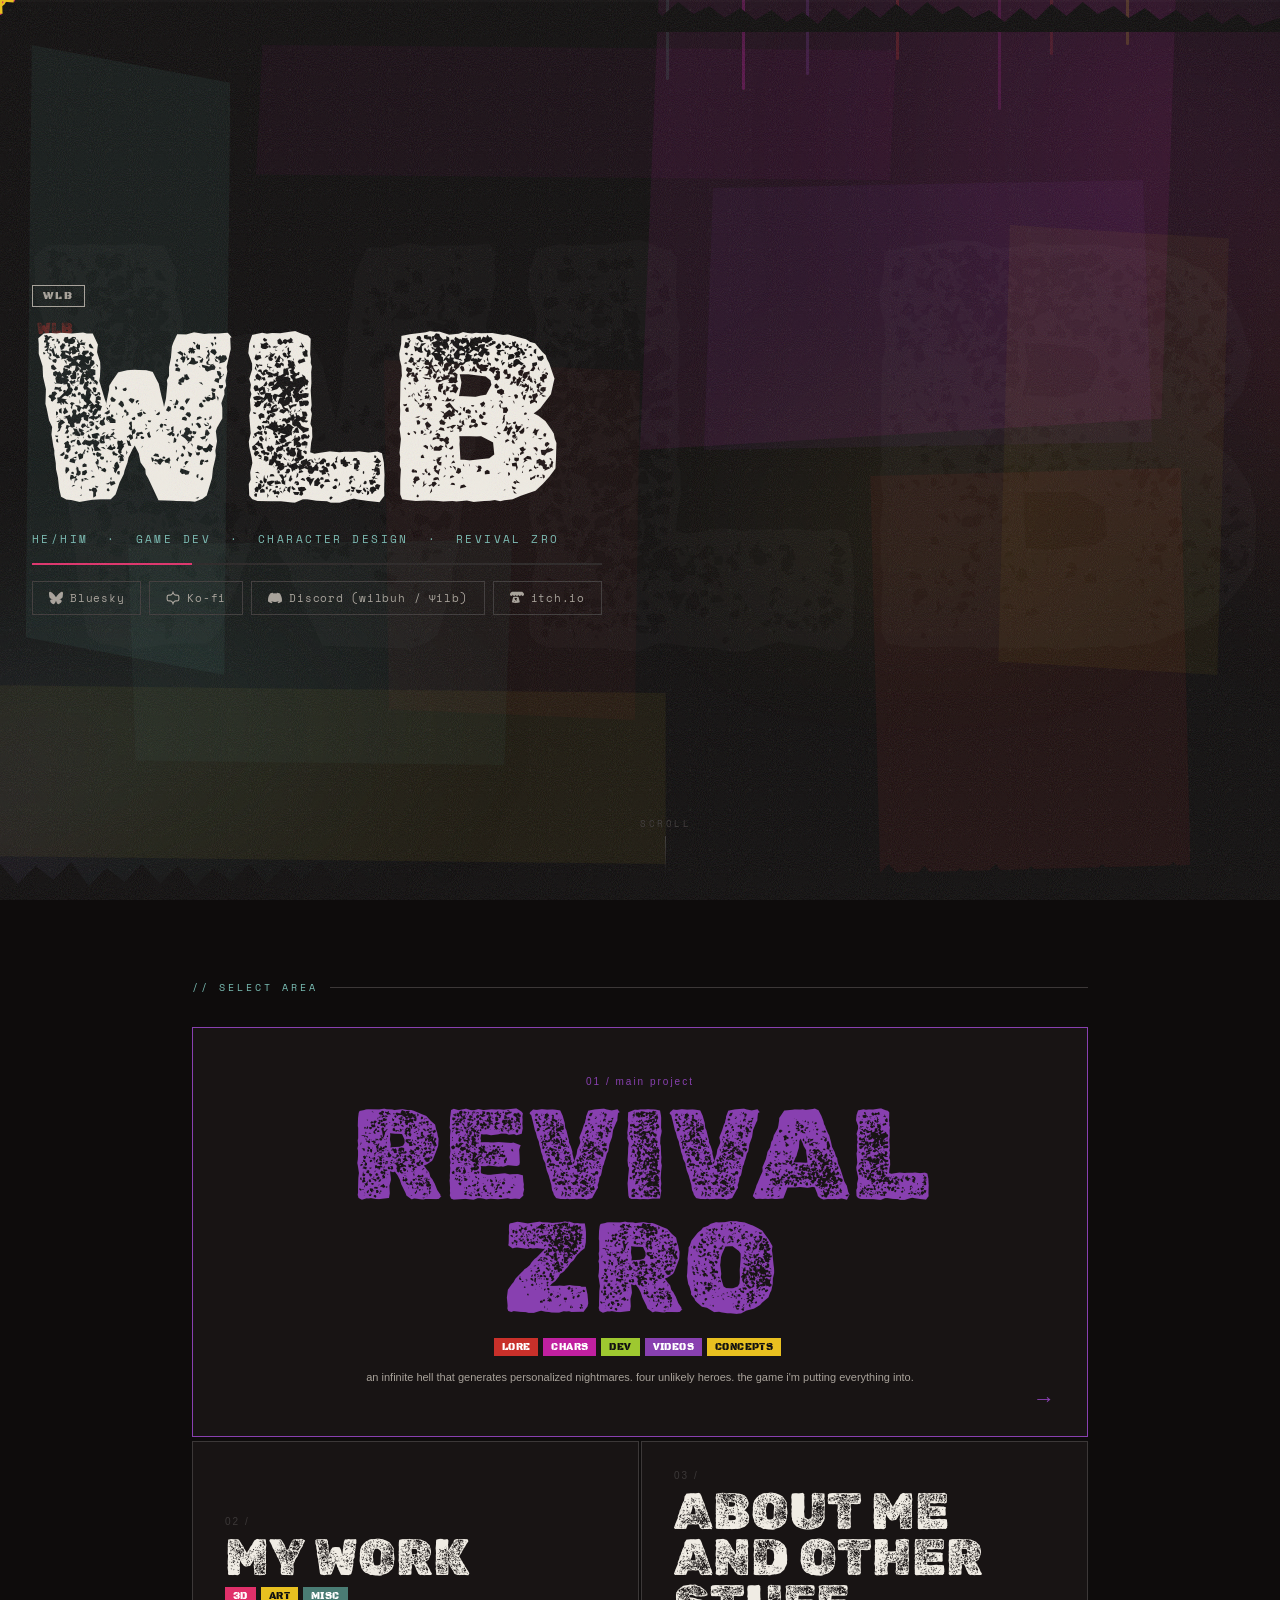
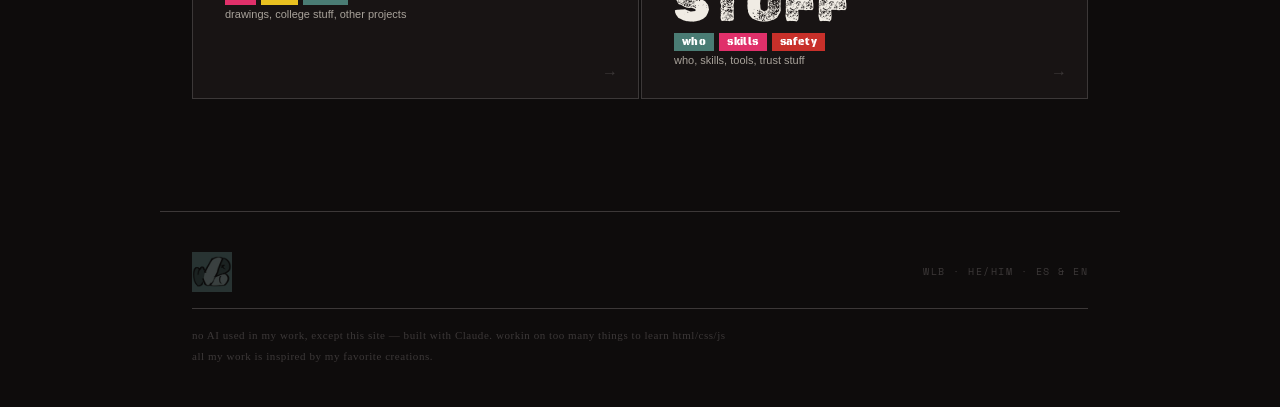
==== index.html @ e02b77d9 "Rename WLBsite_FINAL.html to index.html" ====
<!DOCTYPE html>
<html lang="en">
<head>
<meta charset="UTF-8">
<meta name="viewport" content="width=device-width,initial-scale=1">
<title>WLB</title>
<style>
@import url('https://fonts.googleapis.com/css2?family=Rubik+Dirt&family=Permanent+Marker&family=Black+Ops+One&family=Space+Mono:wght@400;700&display=swap');

:root{
  --bg:#0e0c0c;--bg2:#181414;
  --teal:#4a7c74;--teal-d:#243c38;--teal-l:#7abdb4;
  --pink:#e0306a;--yel:#e8c020;--red:#c8302a;
  --grn:#9ec830;--org:#e06020;--purple:#8840b0;--mag:#c020a0;
  --fg:#f0ece4;--fg2:#a8a29a;--muted:#282424;--muted2:#3c3838;
}
*{margin:0;padding:0;box-sizing:border-box}
html{scroll-behavior:smooth}
body{background:var(--bg);color:var(--fg);font-family:'Space Mono',monospace;overflow-x:hidden;min-height:100vh;cursor:none;}

#cur{position:fixed;top:0;left:0;width:32px;height:32px;pointer-events:none;z-index:99999;transform:translate(-50%,-50%);}
#cur svg{position:absolute;inset:0;width:100%;height:100%;}
#cura{animation:sk-on 2s steps(1) infinite;}
#curb{animation:sk-off 2s steps(1) infinite;}

body::after{content:'';position:fixed;inset:0;pointer-events:none;z-index:9990;opacity:.13;
  background-image:url("data:image/svg+xml,%3Csvg viewBox='0 0 200 200' xmlns='http://www.w3.org/2000/svg'%3E%3Cfilter id='n'%3E%3CfeTurbulence type='fractalNoise' baseFrequency='0.82' numOctaves='4' stitchTiles='stitch'/%3E%3C/filter%3E%3Crect width='100%25' height='100%25' filter='url(%23n)'/%3E%3C/svg%3E");
  background-size:160px 160px;}
.scanline{position:fixed;top:0;left:0;right:0;height:2px;background:rgba(255,255,255,.02);animation:scanline 7s linear infinite;pointer-events:none;z-index:9989;}

@keyframes scanline{0%{transform:translateY(-2px)}100%{transform:translateY(100vh)}}
@keyframes wa{0%,49%{transform:translate(0,0) rotate(-.4deg) skew(.3deg) scale(1);}50%,100%{transform:translate(1px,-1px) rotate(.4deg) skew(-.3deg) scale(1.008);}}
@keyframes wb{0%,49%{transform:translate(0,0) rotate(.3deg) scale(.996);}50%,100%{transform:translate(-1px,1px) rotate(-.3deg) scale(1.003);}}
@keyframes bj{0%,49%{border-radius:3px 6px 4px 2px/2px 4px 6px 3px;}50%,100%{border-radius:5px 2px 3px 6px/4px 6px 2px 5px;}}
@keyframes tagw{0%,49%{transform:translate(0,0) rotate(-2deg) skew(.6deg) scale(1);}50%,100%{transform:translate(1px,-1px) rotate(1deg) skew(-.4deg) scale(1.04);}}
@keyframes fadeup{from{opacity:0;transform:translateY(28px)}to{opacity:1;transform:translateY(0)}}
@keyframes sk-on{0%,49%{opacity:1}50%,100%{opacity:0}}
@keyframes sk-off{0%,49%{opacity:0}50%,100%{opacity:1}}
@keyframes drip{0%{transform:scaleY(0) translateX(-50%);transform-origin:top;opacity:0}10%{opacity:1}80%{transform:scaleY(1) translateX(-50%);transform-origin:top;opacity:.9}100%{transform:scaleY(1) translateX(-50%);transform-origin:top;opacity:0}}
@keyframes opink{0%,49%{box-shadow:3px 3px 0 var(--pink),-1px -1px 0 var(--pink);}50%,100%{box-shadow:1px 4px 0 var(--mag),-2px 0 0 var(--mag);}}
@keyframes oyel{0%,49%{box-shadow:3px 3px 0 var(--yel),-1px -1px 0 var(--yel);}50%,100%{box-shadow:1px 4px 0 var(--org),-2px 0 0 var(--org);}}
@keyframes bg-drip{0%{transform:scaleY(0);transform-origin:top;opacity:.8}60%{transform:scaleY(1);transform-origin:top;opacity:.6}100%{transform:scaleY(1);transform-origin:top;opacity:0}}

/* LANDING */
.landing{min-height:100vh;position:relative;overflow:hidden;display:flex;align-items:center;padding:3rem 2rem;}
.spray{position:absolute;inset:0;z-index:0;overflow:hidden;}
.spray::before{content:'';position:absolute;width:80%;height:90%;top:-15%;right:-20%;
  background:radial-gradient(ellipse 55% 70% at 65% 35%,rgba(192,32,160,.14) 0%,transparent 70%),
    radial-gradient(ellipse 35% 55% at 85% 65%,rgba(200,48,42,.11) 0%,transparent 70%),
    radial-gradient(ellipse 40% 40% at 40% 80%,rgba(232,192,32,.06) 0%,transparent 70%);
  filter:blur(45px);animation:wb 2s steps(1) infinite;}
.spray::after{content:'';position:absolute;width:65%;height:75%;bottom:-15%;left:-8%;
  background:radial-gradient(ellipse 65% 50% at 25% 55%,rgba(74,124,116,.16) 0%,transparent 70%),
    radial-gradient(ellipse 35% 55% at 5% 75%,rgba(136,64,176,.09) 0%,transparent 70%);
  filter:blur(55px);animation:wa 2s steps(1) .5s infinite;}
.stain{position:absolute;animation:wb 2s steps(1) infinite;}
.s1{width:42%;height:58%;top:-8%;left:50%;background:rgba(192,32,160,.09);clip-path:polygon(4% 0%,100% 3%,97% 94%,0% 100%);animation-delay:.2s}
.s2{width:25%;height:45%;top:52%;left:68%;background:rgba(200,48,42,.08);clip-path:polygon(0% 2%,97% 0%,100% 98%,3% 100%);animation-delay:.7s}
.s3{width:60%;height:20%;top:76%;left:-8%;background:rgba(232,192,32,.06);clip-path:polygon(0% 0%,100% 5%,100% 100%,0% 95%);animation-delay:1.1s}
.s4{width:16%;height:70%;top:5%;left:2%;background:rgba(74,124,116,.11);clip-path:polygon(3% 0%,100% 6%,97% 100%,0% 94%);animation-delay:.4s}
.s5{width:35%;height:30%;top:20%;left:55%;background:rgba(136,64,176,.07);clip-path:polygon(2% 3%,98% 0%,100% 97%,0% 100%);animation-delay:.9s}
.s6{width:20%;height:40%;top:40%;left:30%;background:rgba(200,48,42,.05);clip-path:polygon(0% 0%,100% 3%,98% 100%,2% 97%);animation-delay:1.4s}
.s7{width:50%;height:15%;top:5%;left:20%;background:rgba(192,32,160,.05);clip-path:polygon(1% 0%,100% 4%,99% 100%,0% 96%);animation-delay:.6s}
.s8{width:30%;height:25%;top:60%;left:10%;background:rgba(74,124,116,.07);clip-path:polygon(0% 2%,100% 0%,98% 100%,2% 98%);animation-delay:1.8s}
.s9{width:18%;height:50%;top:25%;left:78%;background:rgba(232,192,32,.05);clip-path:polygon(5% 0%,100% 3%,95% 100%,0% 97%);animation-delay:.3s}
.drp{position:absolute;width:3px;background:currentColor;transform-origin:top;animation:bg-drip 5s ease-in infinite;border-radius:0 0 3px 3px;}
.d1{height:90px;top:0;left:58%;color:rgba(192,32,160,.3);animation-delay:0s}
.d2{height:60px;top:0;left:70%;color:rgba(200,48,42,.25);animation-delay:1.8s}
.d3{height:110px;top:0;left:78%;color:rgba(192,32,160,.2);animation-delay:3.2s}
.d4{height:45px;top:0;left:88%;color:rgba(232,192,32,.18);animation-delay:.9s}
.d5{height:75px;top:0;left:63%;color:rgba(136,64,176,.22);animation-delay:2.4s}
.d6{height:55px;top:0;left:82%;color:rgba(200,48,42,.18);animation-delay:4.1s}
.d7{height:80px;top:0;left:52%;color:rgba(74,124,116,.2);animation-delay:1.3s}
.dots{position:absolute;inset:0;background-image:radial-gradient(circle,rgba(255,255,255,.032) 1px,transparent 1px);background-size:20px 20px;pointer-events:none;}
.rip-top{position:absolute;top:0;left:0;right:0;height:32px;z-index:5;overflow:hidden;}
.rip-top svg{width:100%;height:100%;display:block;}
.spikes-bot{position:absolute;bottom:0;left:0;right:0;height:44px;z-index:5;}
.spikes-bot svg{width:100%;height:100%;display:block;}
.bgw{position:absolute;font-family:'Rubik Dirt',serif;font-size:clamp(280px,45vw,620px);color:rgba(255,255,255,.018);white-space:nowrap;top:50%;left:50%;transform:translate(-50%,-50%);pointer-events:none;user-select:none;animation:wa 2s steps(1) .3s infinite;letter-spacing:-.02em;}
.lc{position:relative;z-index:2;max-width:820px;padding:2rem 0;}
.idrow{display:flex;align-items:center;gap:12px;margin-bottom:.6rem;animation:fadeup .5s ease both;}
.idtag{font-family:'Black Ops One',monospace;font-size:11px;letter-spacing:.18em;padding:3px 10px;border:1.5px solid currentColor;text-transform:uppercase;animation:bj 2s steps(1) infinite;}
.twlb{color:var(--fg2);}
.logowrap{position:relative;display:inline-block;animation:fadeup .5s .1s ease both;}
.logomain{font-family:'Rubik Dirt',serif;font-size:clamp(96px,19vw,240px);line-height:.85;color:var(--fg);display:block;position:relative;z-index:1;animation:wa 2s steps(1) infinite;}
.lr1{position:absolute;inset:0;font-family:'Rubik Dirt',serif;font-size:inherit;line-height:inherit;color:var(--red);clip-path:polygon(0 0,100% 0,100% 20%,0 20%);transform:translate(5px,2px);opacity:.45;animation:wb 2s steps(1) .15s infinite;}
.lr2{position:absolute;inset:0;font-family:'Rubik Dirt',serif;font-size:inherit;line-height:inherit;color:var(--teal-l);clip-path:polygon(0 64%,100% 64%,100% 79%,0 79%);transform:translate(-3px,-2px);opacity:.3;animation:wa 2s steps(1) .35s infinite;}
.tagline{font-size:11px;color:var(--teal-l);letter-spacing:.22em;text-transform:uppercase;margin-top:.6rem;animation:fadeup .5s .2s ease both;}
.deco{display:flex;align-items:center;gap:1rem;margin:1rem 0;animation:fadeup .5s .3s ease both;}
.decobar{flex:1;height:2px;background:var(--muted);position:relative;overflow:hidden;}
.decobar::after{content:'';position:absolute;left:0;top:0;width:28%;height:100%;background:var(--pink);animation:wa 2s steps(1) infinite;}
.socs{display:flex;gap:8px;flex-wrap:wrap;animation:fadeup .5s .4s ease both;}
.soc{display:flex;align-items:center;gap:7px;padding:8px 16px;background:transparent;color:var(--fg2);text-decoration:none;font-family:'Space Mono',monospace;font-size:11px;letter-spacing:.07em;border:1.5px solid var(--muted2);position:relative;overflow:visible;animation:bj 2s steps(1) infinite,opink 2s steps(1) infinite;transition:color .1s,background .1s;}
.soc:nth-child(1){animation-delay:0s}.soc:nth-child(2){animation-delay:.3s}.soc:nth-child(3){animation-delay:.6s}.soc:nth-child(4){animation-delay:.9s}
.soc:hover{color:var(--fg);background:var(--muted);}
.soc .drip-el{position:absolute;bottom:-22px;left:50%;width:3px;height:22px;background:var(--pink);border-radius:0 0 3px 3px;transform:translateX(-50%) scaleY(0);transform-origin:top;opacity:0;pointer-events:none;}
.soc:hover .drip-el{animation:drip .7s ease forwards;}
.soc svg{width:14px;height:14px;flex-shrink:0;animation:wa 2s steps(1) infinite;}
.scrollhint{position:absolute;bottom:1.5rem;left:50%;transform:translateX(-50%);text-align:center;z-index:2;animation:fadeup .5s 1.2s ease both;}
.scrollhint span{display:block;font-size:9px;letter-spacing:.28em;color:var(--muted2);text-transform:uppercase;margin-bottom:6px;}
.scrollbar{width:1px;height:40px;background:linear-gradient(to bottom,var(--muted2),transparent);margin:0 auto;}

/* NAV */
.navsec{padding:5rem 2rem 3rem;max-width:960px;margin:0 auto;}
.eyebrow{font-size:10px;letter-spacing:.3em;color:var(--teal-l);text-transform:uppercase;margin-bottom:2rem;display:flex;align-items:center;gap:12px;}
.eyebrow::after{content:'';flex:1;height:1px;background:var(--muted2);}
.revival-card{background:var(--bg2);border:1.5px solid var(--purple);padding:3rem 2.5rem;cursor:pointer;position:relative;overflow:hidden;animation:bj 2s steps(1) infinite,opink 2s steps(1) .4s infinite;transition:border-color .15s;margin-bottom:2px;}
.revival-card::before{content:'';position:absolute;inset:0;background:var(--muted);transform:scaleX(0);transform-origin:left;transition:transform .3s ease;}
.revival-card:hover::before{transform:scaleX(1);}
.revival-card:hover{border-color:var(--yel);}
.revival-card .drip-el{position:absolute;bottom:-28px;left:50%;width:4px;height:28px;background:var(--purple);border-radius:0 0 4px 4px;transform:translateX(-50%) scaleY(0);transform-origin:top;opacity:0;pointer-events:none;}
.revival-card:hover .drip-el{animation:drip .8s ease forwards;}
.revival-num{font-size:10px;color:var(--purple);letter-spacing:.2em;display:block;margin-bottom:.75rem;position:relative;z-index:1;}
.revival-head{font-family:'Rubik Dirt',serif;font-size:clamp(64px,10vw,140px);line-height:.88;color:var(--purple);display:block;position:relative;z-index:1;animation:wa 2s steps(1) infinite;}
.revival-card:hover .revival-head{color:var(--yel);}
.revival-sub{font-size:11px;color:var(--fg2);line-height:1.8;margin-top:.75rem;position:relative;z-index:1;}
.revival-arrow{position:absolute;bottom:1.5rem;right:2rem;font-size:22px;color:var(--purple);animation:wb 2s steps(1) infinite;z-index:1;}
.sec-tabs{display:grid;grid-template-columns:1fr 1fr;gap:2px;}
.mt{background:var(--bg2);border:1.5px solid var(--muted2);padding:1.75rem 2rem;text-align:left;cursor:pointer;position:relative;overflow:hidden;animation:bj 2s steps(1) infinite;transition:border-color .15s;}
.mt:nth-child(2){animation-delay:.5s}
.mt::before{content:'';position:absolute;inset:0;background:var(--muted);transform:scaleX(0);transform-origin:left;transition:transform .25s ease;}
.mt:hover::before{transform:scaleX(1);}
.mt:hover{border-color:var(--yel);}
.mt .drip-el{position:absolute;bottom:-22px;left:50%;width:3px;height:22px;background:var(--yel);border-radius:0 0 3px 3px;transform:translateX(-50%) scaleY(0);transform-origin:top;opacity:0;pointer-events:none;}
.mt:hover .drip-el{animation:drip .7s ease forwards;}
.mtnum{font-size:10px;color:var(--muted2);letter-spacing:.2em;display:block;margin-bottom:.5rem;position:relative;z-index:1;}
.mthead{font-family:'Rubik Dirt',serif;font-size:clamp(28px,4vw,52px);line-height:.9;color:var(--fg);display:block;position:relative;z-index:1;animation:wa 2s steps(1) infinite;}
.mt:nth-child(2) .mthead{animation-delay:.4s;}
.mt:hover .mthead{color:var(--yel)!important;}
.mtdesc{font-size:11px;color:var(--fg2);line-height:1.7;margin-top:.4rem;position:relative;z-index:1;}
.mtarr{position:absolute;bottom:1rem;right:1.25rem;font-size:16px;color:var(--muted2);animation:wb 2s steps(1) infinite;z-index:1;}

/* stickers */
.stk{display:inline-block;font-family:'Black Ops One',monospace;font-size:10px;letter-spacing:.04em;padding:3px 8px;margin-right:5px;margin-top:6px;position:relative;z-index:1;animation:tagw 2s steps(1) infinite;}
.sp{background:var(--pink);color:#fff;}.sy{background:var(--yel);color:#111;animation-delay:.4s;}.sr{background:var(--red);color:#fff;animation-delay:.8s;}.sg{background:var(--grn);color:#111;animation-delay:1.2s;}.st{background:var(--teal);color:#fff;animation-delay:.2s;}.sm{background:var(--mag);color:#fff;animation-delay:.6s;}.spu{background:var(--purple);color:#fff;animation-delay:1s;}

/* PANELS */
.panel{display:none;max-width:960px;margin:2px auto 0;padding:0 2rem;animation:fadeup .3s ease both;}
.panel.active{display:block;}
.pi{background:var(--bg2);border:1.5px solid var(--muted2);padding:2rem 2.5rem;position:relative;animation:bj 2s steps(1) infinite;}
.ptop{display:flex;justify-content:space-between;align-items:center;margin-bottom:1.25rem;padding-bottom:1rem;border-bottom:1px solid var(--muted2);flex-wrap:wrap;gap:.5rem;}
.pts{display:flex;gap:3px;flex-wrap:wrap;}
.pt{background:transparent;border:1px solid var(--muted2);color:var(--fg2);font-family:'Space Mono',monospace;font-size:10px;letter-spacing:.1em;padding:5px 12px;cursor:pointer;text-transform:uppercase;transition:all .1s;animation:bj 2s steps(1) infinite;position:relative;overflow:visible;}
.pt:nth-child(2){animation-delay:.2s}.pt:nth-child(3){animation-delay:.4s}.pt:nth-child(4){animation-delay:.6s}.pt:nth-child(5){animation-delay:.8s}
.pt .drip-el{position:absolute;bottom:-18px;left:50%;width:2px;height:18px;background:var(--yel);border-radius:0 0 2px 2px;transform:translateX(-50%) scaleY(0);transform-origin:top;opacity:0;pointer-events:none;}
.pt:hover{background:var(--muted);color:var(--fg);border-color:var(--fg2);}
.pt:hover .drip-el{animation:drip .5s ease forwards;}
.pt.active{background:var(--muted);color:var(--yel);border-color:var(--yel);animation:bj 2s steps(1) infinite,oyel 2s steps(1) infinite;}
.cls{background:none;border:1px solid var(--muted2);color:var(--muted2);font-family:'Space Mono',monospace;font-size:10px;padding:4px 10px;cursor:pointer;letter-spacing:.1em;animation:bj 2s steps(1) infinite;position:relative;overflow:visible;}
.cls:hover{color:var(--red);border-color:var(--red);}
.cls .drip-el{position:absolute;bottom:-18px;left:50%;width:2px;height:18px;background:var(--red);border-radius:0 0 2px 2px;transform:translateX(-50%) scaleY(0);transform-origin:top;opacity:0;pointer-events:none;}
.cls:hover .drip-el{animation:drip .5s ease forwards;}
.sub{display:none;}.sub.active{display:block;}

/* gallery */
.gal{display:grid;grid-template-columns:repeat(auto-fill,minmax(180px,1fr));gap:4px;margin-top:.75rem;}
.gc{background:var(--muted);border:1px solid var(--muted2);overflow:hidden;cursor:pointer;position:relative;animation:bj 2s steps(1) infinite;transition:border-color .1s;}
.gc:hover{border-color:var(--yel);}
.gc img{width:100%;height:100%;object-fit:cover;object-position:top;display:block;transition:transform .2s;}
.gc:hover img{transform:scale(1.03);}
.gclbl{position:absolute;bottom:0;left:0;right:0;background:rgba(8,6,6,.88);font-size:9px;letter-spacing:.14em;text-transform:uppercase;color:var(--fg2);padding:5px 8px;transform:translateY(100%);transition:transform .15s;}
.gc:hover .gclbl{transform:translateY(0);}
.gc-tall{aspect-ratio:3/4;}
.gc-wide{aspect-ratio:16/9;grid-column:span 2;}
.gc-square{aspect-ratio:1;}
.gc-sprite{aspect-ratio:8/1;grid-column:1/-1;}

/* char grid */
.cgrid{display:grid;grid-template-columns:repeat(auto-fill,minmax(200px,1fr));gap:4px;margin-top:.75rem;}
.cc{background:var(--muted);border:1px solid var(--muted2);padding:0;overflow:hidden;cursor:pointer;animation:bj 2s steps(1) infinite;transition:border-color .1s;position:relative;}
.cc:hover{border-color:var(--yel);}
.cc-img{width:100%;aspect-ratio:3/4;object-fit:cover;object-position:top;display:block;filter:saturate(.9) contrast(1.05);transition:transform .2s;}
.cc:hover .cc-img{transform:scale(1.02);}
.cc-info{padding:.75rem;}
.cc-name{font-family:'Rubik Dirt',serif;font-size:22px;line-height:1;margin-bottom:2px;animation:wa 2s steps(1) infinite;}
.cc-role{font-size:9px;color:var(--muted2);letter-spacing:.1em;text-transform:uppercase;}
.cc-tags{margin-top:5px;}

/* video */
.vid-grid{display:grid;grid-template-columns:repeat(auto-fill,minmax(280px,1fr));gap:1rem;margin-top:.75rem;}
.vid-wrap{position:relative;}
.vid-wrap iframe{width:100%;aspect-ratio:16/9;border:1.5px solid var(--muted2);display:block;animation:bj 2s steps(1) infinite;}
.vid-label{font-size:10px;color:var(--fg2);letter-spacing:.1em;text-transform:uppercase;margin-top:.5rem;}
.vid-note{font-size:10px;color:var(--muted2);margin-top:2px;font-style:italic;}

/* lore */
.lt{font-family:'Rubik Dirt',serif;font-size:34px;line-height:1;margin-bottom:.4rem;animation:wa 2s steps(1) infinite;}
.lb{font-size:12px;line-height:2;color:var(--fg2);max-width:640px;border-left:2px solid var(--red);padding-left:1rem;margin-bottom:1.25rem;animation:bj 2s steps(1) infinite;}

/* about */
.about-grid{display:grid;grid-template-columns:1fr 1fr;gap:1rem;margin-top:.75rem;}
.acard{background:var(--muted);border:1px solid var(--muted2);padding:1.25rem;animation:bj 2s steps(1) infinite;}
.acard-title{font-family:'Black Ops One',monospace;font-size:11px;letter-spacing:.15em;color:var(--teal-l);text-transform:uppercase;margin-bottom:.75rem;}
.acard p{font-size:12px;line-height:1.9;color:var(--fg2);}
.acard a{color:var(--pink);text-decoration:none;}.acard a:hover{text-decoration:underline;}
.trustbox{background:var(--bg2);border:1.5px solid var(--red);padding:1.25rem 1.5rem;margin-top:1rem;position:relative;animation:bj 2s steps(1) infinite,opink 2s steps(1) infinite;}
.trustbox-title{font-family:'Black Ops One',monospace;font-size:11px;letter-spacing:.15em;color:var(--red);margin-bottom:.75rem;}
.trustbox p{font-size:12px;line-height:1.9;color:var(--fg2);margin-bottom:.5rem;}
.cwrap{display:flex;align-items:center;gap:.75rem;padding:.75rem 1rem;background:var(--muted);border:1px solid var(--muted2);margin-bottom:1rem;animation:bj 2s steps(1) infinite;}
.cwrap .dot{width:8px;height:8px;border-radius:50%;background:var(--grn);flex-shrink:0;animation:sk-on 1s steps(1) infinite;}
.cwrap span{font-size:11px;color:var(--fg2);letter-spacing:.05em;}
.cwrap strong{color:var(--fg);}
.skill-legend{font-size:11px;color:var(--muted2);margin-bottom:1.25rem;display:flex;gap:1rem;flex-wrap:wrap;align-items:center;}
.skills-wrap{display:flex;flex-wrap:wrap;gap:6px;margin-top:.5rem;}
.sk-strong{display:inline-block;font-family:'Black Ops One',monospace;font-size:13px;letter-spacing:.04em;padding:5px 14px;animation:tagw 2s steps(1) infinite;}
.sk-mid{display:inline-block;font-family:'Black Ops One',monospace;font-size:13px;letter-spacing:.04em;padding:5px 14px;background:transparent;border:2px solid currentColor;animation:tagw 2s steps(1) infinite,bj 2s steps(1) infinite;}
.sk-learn{display:inline-block;font-family:'Space Mono',monospace;font-size:11px;letter-spacing:.06em;padding:4px 12px;background:transparent;border:1.5px dashed currentColor;opacity:.55;animation:bj 2s steps(1) infinite;}

/* lightbox */
.lightbox{display:none;position:fixed;inset:0;background:rgba(0,0,0,.92);z-index:99998;align-items:center;justify-content:center;padding:2rem;cursor:pointer;}
.lightbox.open{display:flex;}
.lightbox img{max-width:90vw;max-height:90vh;object-fit:contain;border:1px solid var(--muted2);}

/* footer */
footer{padding:2.5rem 2rem;border-top:1px solid var(--muted2);margin-top:4rem;max-width:960px;margin-left:auto;margin-right:auto;}
.ft-top{display:flex;justify-content:space-between;align-items:center;flex-wrap:wrap;gap:1rem;margin-bottom:1rem;font-size:10px;color:var(--muted2);letter-spacing:.15em;text-transform:uppercase;}
.ft-wilb{width:40px;height:40px;object-fit:contain;opacity:.3;animation:wb 2s steps(1) infinite;}
.ft-disclaimer{font-size:11px;color:var(--muted2);line-height:1.9;letter-spacing:.05em;border-top:1px solid var(--muted2);padding-top:1rem;font-family:'Permanent Marker',cursive;text-transform:none;}

@media(max-width:640px){
  .sec-tabs{grid-template-columns:1fr;}
  .logomain{font-size:86px;}
  .about-grid{grid-template-columns:1fr;}
  .cgrid{grid-template-columns:1fr 1fr;}
  .vid-grid{grid-template-columns:1fr;}
}
</style>
</head>
<body>
<div id="cur">
  <svg id="cura" viewBox="0 0 28 28" fill="none"><line x1="14" y1="1" x2="14" y2="27" stroke="#e0306a" stroke-width="2.5"/><line x1="1" y1="14" x2="27" y2="14" stroke="#e0306a" stroke-width="2.5"/><circle cx="14" cy="14" r="3.5" stroke="#e0306a" stroke-width="2"/></svg>
  <svg id="curb" viewBox="0 0 28 28" fill="none"><line x1="14" y1="2" x2="15" y2="26" stroke="#e8c020" stroke-width="2.5"/><line x1="2" y1="13" x2="26" y2="15" stroke="#e8c020" stroke-width="2.5"/><circle cx="14" cy="14" r="4.5" stroke="#e8c020" stroke-width="2"/></svg>
</div>
<div class="scanline"></div>
<div class="lightbox" id="lb" onclick="closeLB()"><img id="lb-img" src="" alt=""></div>

<!-- LANDING -->
<section class="landing">
  <div class="spray">
    <div class="stain s1"></div><div class="stain s2"></div><div class="stain s3"></div>
    <div class="stain s4"></div><div class="stain s5"></div><div class="stain s6"></div>
    <div class="stain s7"></div><div class="stain s8"></div><div class="stain s9"></div>
    <div class="drp d1"></div><div class="drp d2"></div><div class="drp d3"></div>
    <div class="drp d4"></div><div class="drp d5"></div><div class="drp d6"></div><div class="drp d7"></div>
    <div class="dots"></div>
  </div>
  <div class="rip-top"><svg viewBox="0 0 1440 32" preserveAspectRatio="none" fill="var(--bg)"><path d="M0,32 L0,18 L12,28 L28,14 L45,26 L62,10 L80,22 L98,8 L115,20 L133,6 L150,18 L168,4 L185,16 L203,2 L220,14 L238,0 L255,12 L273,4 L290,16 L308,2 L325,14 L343,6 L360,18 L378,8 L395,20 L413,10 L430,22 L448,12 L465,24 L483,8 L500,20 L518,6 L535,18 L553,4 L570,16 L588,2 L605,14 L623,6 L640,18 L658,10 L675,22 L693,8 L710,20 L728,4 L745,16 L763,2 L780,14 L798,6 L815,18 L833,8 L850,20 L868,10 L885,22 L903,12 L920,24 L938,8 L955,20 L973,6 L990,18 L1008,4 L1025,16 L1043,2 L1060,14 L1078,6 L1095,18 L1113,10 L1130,22 L1148,8 L1165,20 L1183,4 L1200,16 L1218,2 L1235,14 L1253,6 L1270,18 L1288,8 L1305,20 L1323,10 L1340,22 L1358,12 L1375,24 L1393,14 L1410,26 L1440,18 L1440,32 Z"/></svg></div>
  <div class="spikes-bot"><svg viewBox="0 0 1440 44" preserveAspectRatio="none" fill="var(--bg)"><path d="M0,0 L0,44 L1440,44 L1440,0 L1420,24 L1400,6 L1380,22 L1360,8 L1340,26 L1320,6 L1300,24 L1280,10 L1260,28 L1240,8 L1220,26 L1200,12 L1180,30 L1160,10 L1140,28 L1120,8 L1100,26 L1080,12 L1060,30 L1040,10 L1020,28 L1000,8 L980,26 L960,12 L940,30 L920,6 L900,24 L880,10 L860,28 L840,8 L820,26 L800,12 L780,30 L760,10 L740,28 L720,8 L700,26 L680,12 L660,30 L640,6 L620,24 L600,10 L580,28 L560,8 L540,26 L520,12 L500,30 L480,10 L460,28 L440,8 L420,26 L400,12 L380,30 L360,6 L340,24 L320,10 L300,28 L280,8 L260,26 L240,12 L220,30 L200,10 L180,28 L160,8 L140,26 L120,12 L100,30 L80,6 L60,24 L40,10 L20,28 L0,8 Z"/></svg></div>
  <div class="bgw">WLB</div>
  <div class="lc">
    <div class="idrow"><span class="idtag twlb">WLB</span></div>
    <div class="logowrap">
      <span class="logomain">WLB</span>
      <span class="lr1" aria-hidden="true">WLB</span>
      <span class="lr2" aria-hidden="true">WLB</span>
    </div>
    <p class="tagline">he/him &nbsp;·&nbsp; game dev &nbsp;·&nbsp; character design &nbsp;·&nbsp; revival zro</p>
    <div class="deco"><div class="decobar"></div></div>
    <div class="socs">
      <a href="https://bsky.app/profile/wilbuhart26.bsky.social" target="_blank" class="soc"><svg viewBox="0 0 24 24" fill="currentColor"><path d="M12 10.8c-1.087-2.114-4.046-6.053-6.798-7.995C2.566.944 1.561 1.266.902 1.565.139 1.908 0 3.08 0 3.768c0 .69.378 5.65.624 6.479.815 2.736 3.713 3.66 6.383 3.364.136-.02.275-.039.415-.056-.138.022-.276.04-.415.056-3.912.58-7.387 2.005-2.83 7.078 5.013 5.19 6.87-1.113 7.823-4.308.953 3.195 2.05 9.271 7.733 4.308 4.267-4.308 1.172-6.498-2.74-7.078a8.741 8.741 0 0 1-.415-.056c.14.017.279.036.415.056 2.67.297 5.568-.628 6.383-3.364.246-.828.624-5.79.624-6.478 0-.69-.139-1.861-.902-2.204-.659-.299-1.664-.621-4.3 1.24C16.046 4.748 13.087 8.687 12 10.8Z"/></svg>Bluesky<div class="drip-el"></div></a>
      <a href="https://ko-fi.com/wilbuh0" target="_blank" class="soc"><svg viewBox="0 0 24 24" fill="none" stroke="currentColor" stroke-width="2"><path d="M12 21.6c-.5-1.4-2-4.6-4.5-4.6H5a3 3 0 01-3-3v-4a3 3 0 013-3h2.5C10 7 11.5 3.8 12 2.4c.5 1.4 2 4.6 4.5 4.6H19a3 3 0 013 3v4a3 3 0 01-3 3h-2.5c-2.5 0-4 3.2-4.5 4.6z"/></svg>Ko-fi<div class="drip-el"></div></a>
      <a href="https://discord.com/users/wilbuh" target="_blank" class="soc"><svg viewBox="0 0 24 24" fill="currentColor"><path d="M20.317 4.37a19.8 19.8 0 00-4.885-1.515.074.074 0 00-.079.037c-.21.375-.444.864-.608 1.25a18.27 18.27 0 00-5.487 0 12.64 12.64 0 00-.617-1.25.077.077 0 00-.079-.037A19.74 19.74 0 003.677 4.37a.07.07 0 00-.032.027C.533 9.046-.32 13.58.099 18.057a.082.082 0 00.031.057 19.9 19.9 0 005.993 3.03.078.078 0 00.084-.028c.462-.63.874-1.295 1.226-1.994a.076.076 0 00-.041-.106 13.1 13.1 0 01-1.872-.892.077.077 0 01-.008-.128 10.2 10.2 0 00.372-.292.074.074 0 01.077-.01c3.928 1.793 8.18 1.793 12.062 0a.074.074 0 01.078.01c.12.098.246.198.373.292a.077.077 0 01-.006.127 12.3 12.3 0 01-1.873.892.077.077 0 00-.041.107c.36.698.772 1.362 1.225 1.993a.076.076 0 00.084.028 19.84 19.84 0 006.002-3.03.077.077 0 00.032-.054c.5-5.177-.838-9.674-3.549-13.66a.061.061 0 00-.031-.03z"/></svg>Discord (wilbuh / Ψilb)<div class="drip-el"></div></a>
      <a href="https://wilbuh0.itch.io/" target="_blank" class="soc"><svg viewBox="0 0 24 24" fill="currentColor"><path d="M3.13 1.338C2.08 1.96.02 4.328 0 4.95v1.03c0 1.303 1.22 2.45 2.325 2.45 1.33 0 2.436-1.102 2.436-2.41 0 1.308 1.07 2.41 2.4 2.41 1.328 0 2.362-1.102 2.362-2.41 0 1.308 1.106 2.41 2.435 2.41h.048c1.33 0 2.435-1.102 2.435-2.41 0 1.308 1.034 2.41 2.362 2.41 1.33 0 2.4-1.102 2.4-2.41 0 1.308 1.106 2.41 2.437 2.41C22.78 8.43 24 7.283 24 5.98V4.95c-.02-.622-2.08-2.99-3.13-3.612-3.253-.113-5.817-.16-8.87-.155-3.052-.004-5.617.042-8.87.155zm5.135 8.46c-.638 0-1.168.083-1.59.26-.757.313-1.514 1.054-1.514 1.054l-2.02 8.254c1.947.744 4.2 1.147 6.876 1.184h.016c2.674-.037 4.93-.44 6.876-1.184l-2.02-8.254s-.757-.74-1.514-1.053c-.422-.177-.952-.26-1.59-.26zm-.432 2.31h3.528c.348 0 .62.072.62.394v.523c0 .234-.077.38-.31.453l-.527.145v3.97l-3.09-4.115h-.22v3.97l.527.144c.234.073.31.22.31.454v.522c0 .322-.272.394-.62.394H8.258c-.348 0-.62-.072-.62-.394v-.522c0-.234.077-.38.31-.453l.527-.145V13.37l-.527-.144c-.234-.073-.31-.22-.31-.454v-.522c0-.322.272-.394.62-.394h.575z"/></svg>itch.io<div class="drip-el"></div></a>
    </div>
  </div>
  <div class="scrollhint"><span>scroll</span><div class="scrollbar"></div></div>
</section>

<!-- NAV -->
<section class="navsec">
  <div class="eyebrow">// select area</div>
  <button class="revival-card" onclick="openPanel('revival')">
    <span class="revival-num">01 / main project</span>
    <span class="revival-head">REVIVAL ZRO</span>
    <div style="position:relative;z-index:1;margin-top:.5rem">
      <span class="stk sr">LORE</span><span class="stk sm">CHARS</span><span class="stk sg">DEV</span><span class="stk spu">VIDEOS</span><span class="stk sy">CONCEPTS</span>
    </div>
    <p class="revival-sub">an infinite hell that generates personalized nightmares. four unlikely heroes. the game i'm putting everything into.</p>
    <span class="revival-arrow">→</span>
    <div class="drip-el"></div>
  </button>
  <div class="sec-tabs" style="margin-top:2px">
    <button class="mt" onclick="openPanel('work')">
      <span class="mtnum">02 /</span>
      <span class="mthead">MY WORK</span>
      <div><span class="stk sp">3D</span><span class="stk sy">ART</span><span class="stk st">MISC</span></div>
      <span class="mtdesc">drawings, college stuff, other projects</span>
      <span class="mtarr">→</span>
      <div class="drip-el"></div>
    </button>
    <button class="mt" onclick="openPanel('about')">
      <span class="mtnum">03 /</span>
      <span class="mthead">ABOUT ME<br>AND OTHER STUFF</span>
      <div><span class="stk st">who</span><span class="stk sp">skills</span><span class="stk sr">safety</span></div>
      <span class="mtdesc">who, skills, tools, trust stuff</span>
      <span class="mtarr">→</span>
      <div class="drip-el"></div>
    </button>
  </div>

  <!-- REVIVAL PANEL -->
  <div class="panel" id="panel-revival">
    <div class="pi">
      <div class="ptop">
        <div class="pts">
          <button class="pt active" onclick="showSub(this,'r-lore')">Lore<div class="drip-el"></div></button>
          <button class="pt" onclick="showSub(this,'r-chars')">Characters<div class="drip-el"></div></button>
          <button class="pt" onclick="showSub(this,'r-concepts')">Concepts<div class="drip-el"></div></button>
          <button class="pt" onclick="showSub(this,'r-sprites')">Sprites<div class="drip-el"></div></button>
          <button class="pt" onclick="showSub(this,'r-videos')">Videos<div class="drip-el"></div></button>
        </div>
        <button class="cls" onclick="closePanel()">[ × close ]<div class="drip-el"></div></button>
      </div>

      <div class="sub active" id="r-lore">
        <div style="margin-top:.5rem">
          <div class="lt" style="color:var(--red)">Revival ZRO</div>
          <div class="lb">An infinite Hell — a reality-warping dimension that generates personalized nightmares for every soul trapped within. At its deepest point, monsters spontaneously emerge and begin their ascent, threatening every layer above.<br><br>A cult revived three ancient mages. A sentient fungus took control of their bodies and powers. Three portals were torn open. An endless tide of monsters now floods Limbo — the neutral zone between Hell and the living world.<br><br>Four unlikely heroes must fight back. Demon twins, a battle angel, and a witch with a hidden agenda. The locals call them "the goobers." it started as a joke. it stuck.</div>
          <div class="lt" style="color:var(--teal-l);font-size:20px">Setting</div>
          <div class="lb">Limbo is the primary battlefield — a decaying region where gothic cathedrals stand next to brutalist bunkers, cartoon forests grow between ancient ruins. Hell itself shifts art styles based on whose nightmare is being generated. No two souls experience the same Hell.</div>
          <div class="lt" style="color:var(--teal-l);font-size:20px">Tone</div>
          <div class="lb"><span class="stk sy" style="display:inline-block;margin-bottom:6px">Silly</span><span class="stk sp" style="display:inline-block;margin-bottom:6px">Funny</span><span class="stk sr" style="display:inline-block;margin-bottom:6px">Cool</span><br>Rule of Cool above all. No stat grinding — progression through skill and style. Combat is the most important feature. Everything else supports it.</div>
          <div class="lt" style="color:var(--teal-l);font-size:20px">Status</div>
          <div class="lb">currently on pause — finishing character designs and college first. previous builds exist and are playable (see Videos tab). full development continues after.</div>
        </div>
      </div>

      <div class="sub" id="r-chars">
        <div class="cgrid">
          <div class="cc" onclick="openLB(this.querySelector('img').src)">
            <img class="cc-img" src="[data-uri]" alt="Chordeva">
            <div class="cc-info">
              <div class="cc-name" style="color:#c89ad4">Chordeva</div>
              <div class="cc-role">Chaotic Catalyst · Melee Speedster</div>
              <div class="cc-tags"><span class="stk sp" style="font-size:9px;padding:2px 6px">Melee</span><span class="stk sr" style="font-size:9px;padding:2px 6px">Demon</span><span class="stk sy" style="font-size:9px;padding:2px 6px">Final Design</span></div>
            </div>
          </div>
          <div class="cc" onclick="openLB(this.querySelector('img').src)">
            <img class="cc-img" src="[data-uri]" alt="Charon">
            <div class="cc-info">
              <div class="cc-name" style="color:#a8b8e8">Charon</div>
              <div class="cc-role">Timid Prince · Ranged Gunslinger</div>
              <div class="cc-tags"><span class="stk st" style="font-size:9px;padding:2px 6px">Ranged</span><span class="stk sr" style="font-size:9px;padding:2px 6px">Demon</span><span class="stk sm" style="font-size:9px;padding:2px 6px">WIP</span></div>
            </div>
          </div>
          <div class="cc" onclick="openLB(this.querySelector('img').src)">
            <img class="cc-img" src="[data-uri]" alt="Seph">
            <div class="cc-info">
              <div class="cc-name" style="color:#e8c840">Seph</div>
              <div class="cc-role">Frozen Guardian · Tank</div>
              <div class="cc-tags"><span class="stk sy" style="font-size:9px;padding:2px 6px">Angel</span><span class="stk sg" style="font-size:9px;padding:2px 6px">Tank</span><span class="stk sm" style="font-size:9px;padding:2px 6px">Redesign</span></div>
            </div>
          </div>
          <div class="cc" onclick="openLB(this.querySelector('img').src)">
            <img class="cc-img" src="[data-uri]" alt="Freya">
            <div class="cc-info">
              <div class="cc-name" style="color:#e06040">Freya</div>
              <div class="cc-role">Insecure Bully · Fire Mage</div>
              <div class="cc-tags"><span class="stk sr" style="font-size:9px;padding:2px 6px">Fire</span><span class="stk sm" style="font-size:9px;padding:2px 6px">Witch</span></div>
            </div>
          </div>
        </div>
        <div style="margin-top:1rem">
          <div class="lt" style="color:var(--teal-l);font-size:18px;margin-bottom:.5rem">Early Concepts</div>
          <div class="gal">
            <div class="gc gc-tall" onclick="openLB(this.querySelector('img').src)"><img src="[data-uri]" alt="Charon early concept"><div class="gclbl">Charon — early concept</div></div>
            <div class="gc gc-tall" onclick="openLB(this.querySelector('img').src)"><img src="[data-uri]" alt="Seph early concept"><div class="gclbl">Seph — early concept</div></div>
            <div class="gc gc-tall" onclick="openLB(this.querySelector('img').src)"><img src="[data-uri]" alt="Character redesign sketches"><div class="gclbl">Redesign sketches</div></div>
          </div>
        </div>
      </div>

      <div class="sub" id="r-concepts">
        <div style="margin-top:.5rem">
          <p style="font-size:11px;color:var(--muted2);margin-bottom:1rem;letter-spacing:.05em">concept art, design sketches, world stuff — more coming as the project develops.</p>
          <div class="gal">
            <div class="gc gc-tall" onclick="openLB(this.querySelector('img').src)"><img src="[data-uri]" alt="Chordeva final ref"><div class="gclbl">Chordeva — final ref</div></div>
            <div class="gc gc-tall" onclick="openLB(this.querySelector('img').src)"><img src="[data-uri]" alt="Freya design"><div class="gclbl">Freya — model + concept</div></div>
            <div class="gc gc-tall" onclick="openLB(this.querySelector('img').src)"><img src="[data-uri]" alt="Seph design"><div class="gclbl">Seph — model + concept</div></div>
            <div class="gc gc-tall" onclick="openLB(this.querySelector('img').src)"><img src="[data-uri]" alt="Charon design"><div class="gclbl">Charon — model + concept</div></div>
          </div>
        </div>
      </div>

      <div class="sub" id="r-sprites">
        <div style="margin-top:.5rem">
          <div class="lt" style="color:var(--teal-l);font-size:20px;margin-bottom:.75rem">Walk Cycles</div>
          <p style="font-size:11px;color:var(--muted2);margin-bottom:1.25rem;letter-spacing:.05em">in-game sprite animations — all four characters.</p>
          <div style="display:flex;flex-direction:column;gap:.75rem">
            <div>
              <img src="[data-uri]" alt="Chordeva walk cycle" style="width:100%;image-rendering:pixelated;border:1px solid var(--muted2);">
              <div style="font-size:10px;color:var(--fg2);letter-spacing:.1em;text-transform:uppercase;margin-top:.3rem">Chordeva</div>
            </div>
            <div>
              <img src="[data-uri]" alt="Charon walk cycle" style="width:100%;image-rendering:pixelated;border:1px solid var(--muted2);">
              <div style="font-size:10px;color:var(--fg2);letter-spacing:.1em;text-transform:uppercase;margin-top:.3rem">Charon</div>
            </div>
            <div>
              <img src="[data-uri]" alt="Seph walk cycle" style="width:100%;image-rendering:pixelated;border:1px solid var(--muted2);">
              <div style="font-size:10px;color:var(--fg2);letter-spacing:.1em;text-transform:uppercase;margin-top:.3rem">Seph</div>
            </div>
            <div>
              <img src="[data-uri]" alt="Freya walk cycle" style="width:100%;image-rendering:pixelated;border:1px solid var(--muted2);">
              <div style="font-size:10px;color:var(--fg2);letter-spacing:.1em;text-transform:uppercase;margin-top:.3rem">Freya</div>
            </div>
          </div>
        </div>
      </div>

      <div class="sub" id="r-videos">
        <div style="margin-top:.5rem">
          <p style="font-size:11px;color:var(--muted2);margin-bottom:1.25rem;letter-spacing:.05em;border-left:2px solid var(--muted2);padding-left:.75rem">both builds are currently on pause — finishing character designs and college first. these show where the project has been.</p>
          <div class="vid-grid">
            <div class="vid-wrap">
              <iframe src="https://www.youtube.com/embed/pV-NMsIgZhM" frameborder="0" allowfullscreen loading="lazy"></iframe>
              <div class="vid-label">Revival ZRO — 3D build</div>
              <div class="vid-note">newest build, now on pause</div>
            </div>
            <div class="vid-wrap">
              <iframe src="https://www.youtube.com/embed/eVnpL4zpv9Q" frameborder="0" allowfullscreen loading="lazy"></iframe>
              <div class="vid-label">Revival ZRO — 3D build</div>
              <div class="vid-note">newest build, now on pause</div>
            </div>
            <div class="vid-wrap">
              <iframe src="https://www.youtube.com/embed/BhxjIIT2QeQ" frameborder="0" allowfullscreen loading="lazy"></iframe>
              <div class="vid-label">Revival Arcade — original 2D build</div>
              <div class="vid-note">where it all started</div>
            </div>
          </div>
        </div>
      </div>
    </div>
  </div>

  <!-- WORK PANEL -->
  <div class="panel" id="panel-work">
    <div class="pi">
      <div class="ptop">
        <div class="pts">
          <button class="pt active" onclick="showSub(this,'w-draw')">Drawings<div class="drip-el"></div></button>
          <button class="pt" onclick="showSub(this,'w-other')">Other<div class="drip-el"></div></button>
        </div>
        <button class="cls" onclick="closePanel()">[ × close ]<div class="drip-el"></div></button>
      </div>
      <div class="sub active" id="w-draw">
        <div class="gal">
          <div class="gc gc-tall" onclick="openLB(this.querySelector('img').src)">
            <img src="[data-uri]" alt="Aethyx character design">
            <div class="gclbl">Aethyx — OC / character design</div>
          </div>
          <div class="gc gc-square" onclick="openLB(this.querySelector('img').src)">
            <img src="[data-uri]" alt="EDN logo">
            <div class="gclbl">EDN — logo</div>
          </div>
          <div class="gc gc-square" onclick="openLB(this.querySelector('img').src)">
            <img src="[data-uri]" alt="WLB logo">
            <div class="gclbl">WLB — logo</div>
          </div>
        </div>
        <p style="font-size:11px;color:var(--muted2);margin-top:1.25rem;letter-spacing:.05em">more work coming as i make stuff.</p>
      </div>
      <div class="sub" id="w-other">
        <p style="font-size:12px;color:var(--muted2);margin-top:.5rem;line-height:1.9">college work and other stuff coming soon. still sorting through what's worth showing.</p>
      </div>
    </div>
  </div>

  <!-- ABOUT PANEL -->
  <div class="panel" id="panel-about">
    <div class="pi">
      <div class="ptop">
        <div class="pts">
          <button class="pt active" onclick="showSub(this,'a-me')">Who<div class="drip-el"></div></button>
          <button class="pt" onclick="showSub(this,'a-skills')">Skills<div class="drip-el"></div></button>
          <button class="pt" onclick="showSub(this,'a-tools')">Tools<div class="drip-el"></div></button>
          <button class="pt" onclick="showSub(this,'a-trust')">Safety<div class="drip-el"></div></button>
        </div>
        <button class="cls" onclick="closePanel()">[ × close ]<div class="drip-el"></div></button>
      </div>
      <div class="sub active" id="a-me">
        <div class="cwrap"><div class="dot"></div><span>currently working on: <strong>character design + models</strong> + <strong>college stuff</strong></span></div>
        <div class="about-grid">
          <div class="acard">
            <div class="acard-title">WLB</div>
            <p>20 · he/him · Spanish &amp; English</p><br>
            <p>still learning everything, not a professional yet. beginner across the board but getting there.</p><br>
            <p>all my work is inspired by my favorite creations.</p>
          </div>
          <div class="acard">
            <div class="acard-title">Commissions</div>
            <p style="color:var(--red);font-family:'Black Ops One',monospace;font-size:14px;margin-bottom:.5rem">CLOSED</p>
            <p>not confident enough to charge yet — unless you know exactly what you want and you're ok with me not being 100% consistent.</p>
          </div>
          <div class="acard" style="grid-column:1/-1">
            <div class="acard-title">Find me</div>
            <p>main contact: <strong style="color:var(--pink)">Discord — wilbuh (Ψilb)</strong> — basically the only place i actually check. fair warning: if i don't reply fast it's probably cuz i forgot or i'm scared of answering lol</p><br>
            <div style="margin-top:.75rem;background:var(--bg);border:2px solid var(--red);padding:.9rem 1.1rem;animation:bj 2s steps(1) infinite,opink 2s steps(1) infinite;">
              <span style="font-family:'Black Ops One',monospace;font-size:10px;letter-spacing:.15em;color:var(--red);display:block;margin-bottom:.4rem">!! NO INSTAGRAM / TWITTER / X / DISCORD SERVER</span>
              <p style="font-size:12px;color:var(--fg2);line-height:1.8">i don't post my work on instagram, twitter/x, or similar platforms. i don't want my art fed into AI training systems. period.<br><br>i also don't have a discord server and won't be making one — too much responsibility to maintain. if you want to reach me, just DM wilbuh directly.</p>
            </div>
          </div>
        </div>
      </div>
      <div class="sub" id="a-skills">
        <div style="margin-top:.75rem">
          <div class="lt" style="color:var(--teal-l);font-size:22px;margin-bottom:.75rem">Skills</div>
          <div class="skill-legend">
            <span class="stk sy" style="font-size:10px">filled</span> = stronger &nbsp;
            <span style="display:inline-block;font-family:'Black Ops One',monospace;font-size:10px;padding:2px 8px;border:2px solid var(--fg2);color:var(--fg2)">outlined</span> = still learning &nbsp;
            <span style="display:inline-block;font-family:'Space Mono',monospace;font-size:9px;padding:2px 8px;border:1.5px dashed var(--muted2);color:var(--muted2)">dashed</span> = just started
          </div>
          <div class="skills-wrap">
            <span class="sk-strong sp" style="font-size:18px;padding:7px 18px">Artist</span>
            <span class="sk-strong sr" style="font-size:15px;padding:6px 15px">3D Artist</span>
            <span class="sk-strong sm" style="font-size:13px;padding:5px 13px">Character Design</span>
            <span class="sk-strong st">Spanish</span>
            <span class="sk-strong sy">English</span>
            <span class="sk-mid" style="color:var(--purple)">Animator</span>
            <span class="sk-mid" style="color:var(--grn)">Game Dev</span>
            <span class="sk-learn" style="color:var(--muted2)">Music</span>
            <span class="sk-learn" style="color:var(--muted2)">Web</span>
          </div>
        </div>
      </div>
      <div class="sub" id="a-tools">
        <div style="margin-top:.75rem">
          <div class="lt" style="color:var(--teal-l);font-size:22px;margin-bottom:.75rem">Tools</div>
          <div><span class="stk sp">Blender</span><span class="stk sr">Godot</span><span class="stk sy">Clip Studio Paint</span></div>
          <p style="font-size:12px;color:var(--muted2);margin-top:1.25rem;line-height:1.9;border-left:2px solid var(--muted2);padding-left:.75rem">no generative AI used in my artwork or game dev work.</p>
        </div>
      </div>
      <div class="sub" id="a-trust">
        <div class="trustbox" style="margin-top:.75rem">
          <div class="trustbox-title">// safety stuff</div>
          <p>i will <strong style="color:var(--fg)">never</strong> DM you asking for money, personal info, or anything sus.</p>
          <p>if someone does — it's not me. OR i fucken lost everything (jk)</p><br>
          <p>i don't post on instagram, twitter, or similar. i don't want my work fed to AI systems.</p><br>
          <p>main contact: <strong style="color:var(--pink)">Discord — wilbuh (Ψilb)</strong>. DM directly, no server. that's where i actually am.</p>
        </div>
      </div>
    </div>
  </div>
</section>

<footer>
  <div class="ft-top">
    <img class="ft-wilb" src="[data-uri]" alt="WLB">
    <span>WLB · he/him · ES &amp; EN</span>
  </div>
  <div class="ft-disclaimer">
    no AI used in my work, except this site — built with Claude. workin on too many things to learn html/css/js<br>
    all my work is inspired by my favorite creations.
  </div>
</footer>

<script>
const cur=document.getElementById('cur');
document.addEventListener('mousemove',e=>{cur.style.left=e.clientX+'px';cur.style.top=e.clientY+'px';});
function openPanel(id){document.querySelectorAll('.panel').forEach(p=>p.classList.remove('active'));const p=document.getElementById('panel-'+id);p.classList.add('active');setTimeout(()=>p.scrollIntoView({behavior:'smooth',block:'nearest'}),50);}
function closePanel(){document.querySelectorAll('.panel').forEach(p=>p.classList.remove('active'));}
function showSub(btn,id){const inner=btn.closest('.pi');inner.querySelectorAll('.pt').forEach(t=>t.classList.remove('active'));inner.querySelectorAll('.sub').forEach(s=>s.classList.remove('active'));btn.classList.add('active');document.getElementById(id).classList.add('active');}
function openLB(src){document.getElementById('lb-img').src=src;document.getElementById('lb').classList.add('open');}
function closeLB(){document.getElementById('lb').classList.remove('open');}
document.addEventListener('keydown',e=>{if(e.key==='Escape')closeLB();});
</script>
</body>
</html>
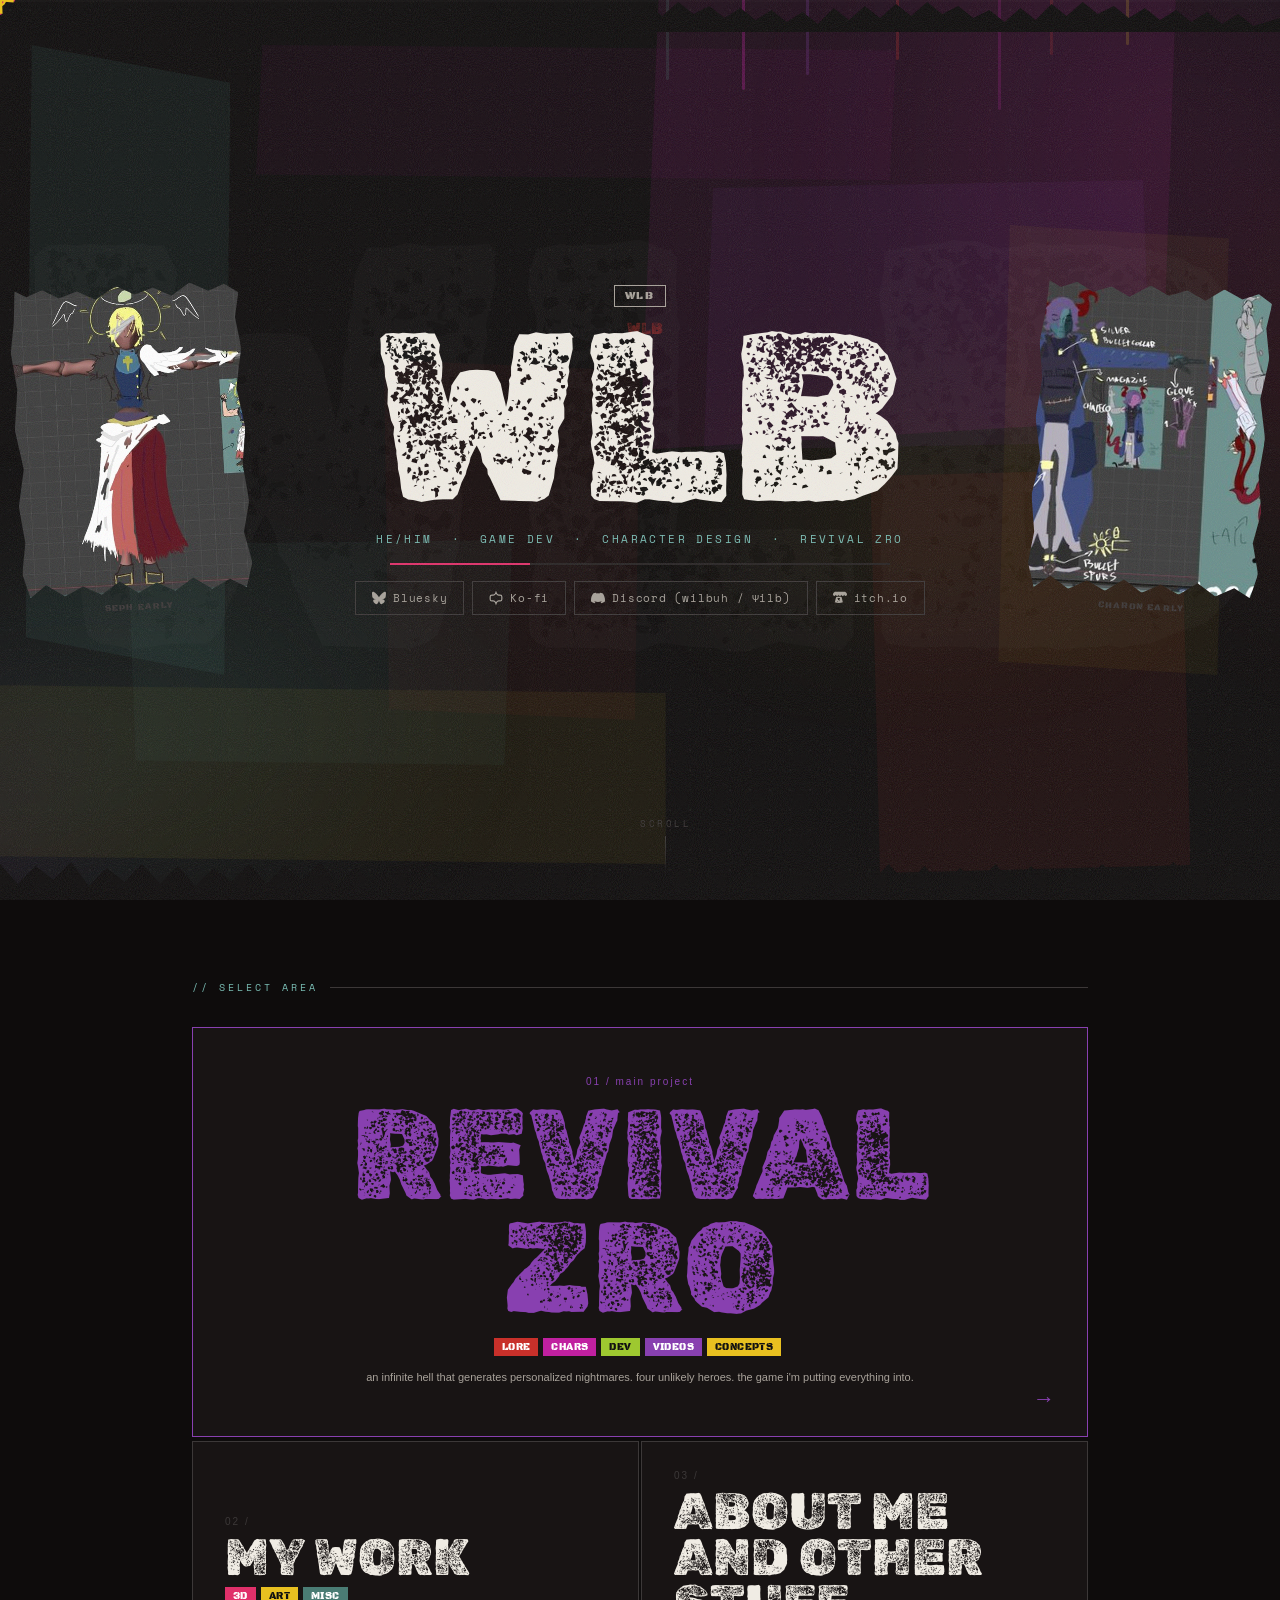
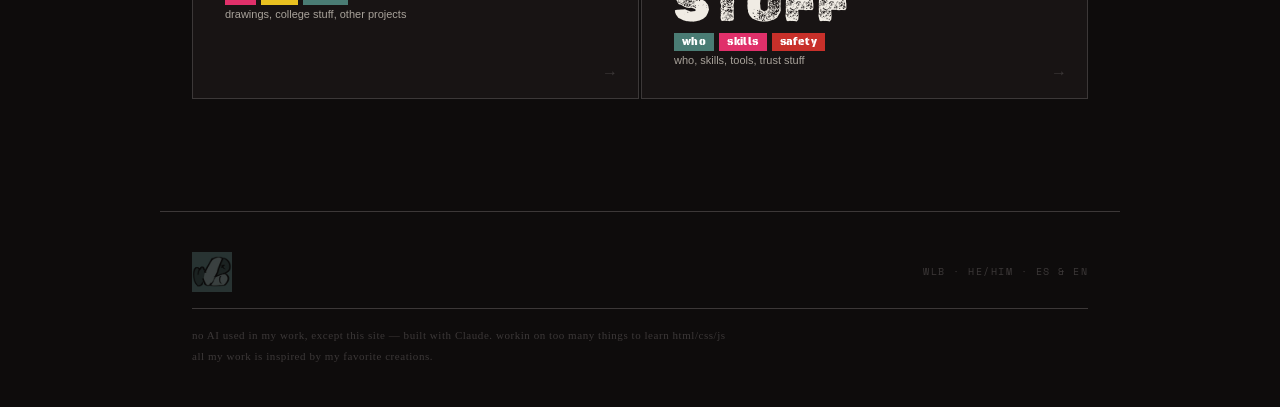
==== commit 8258456c: "Rename WLBsite_FINAL1.1.html to index.html" ====
--- a/index.html
+++ b/index.html
@@ -224,6 +224,78 @@
   .cgrid{grid-template-columns:1fr 1fr;}
   .vid-grid{grid-template-columns:1fr;}
 }
+
+/* POSTER PANELS */
+.landing{ justify-content:center; }
+.lc-center{ text-align:center; display:flex; flex-direction:column; align-items:center; }
+.lc-center .idrow{ justify-content:center; }
+.lc-center .socs{ justify-content:center; }
+.lc-center .deco{ width:100%; max-width:500px; }
+
+.poster-panel{
+  position:absolute;
+  top:50%;
+  transform:translateY(-50%);
+  width:clamp(140px,18vw,240px);
+  z-index:2;
+  pointer-events:none;
+}
+.poster-left{ left:1rem; transform:translateY(-50%) rotate(-3deg); }
+.poster-right{ right:1rem; transform:translateY(-50%) rotate(3deg); }
+
+.poster-inner{
+  position:relative;
+  width:100%;
+}
+
+.poster-inner img{
+  width:100%;
+  aspect-ratio:3/4;
+  object-fit:cover;
+  object-position:top;
+  display:block;
+  /* jagged clip path — torn poster */
+  clip-path:polygon(
+    3% 0%, 8% 2%, 15% 0%, 22% 3%, 30% 1%, 38% 4%, 47% 0%, 55% 3%,
+    63% 1%, 71% 4%, 79% 0%, 87% 3%, 94% 1%, 100% 4%,
+    98% 12%, 100% 22%, 97% 35%, 100% 48%, 98% 60%,
+    100% 72%, 97% 82%, 100% 92%, 97% 100%,
+    90% 97%, 82% 100%, 74% 96%, 66% 100%, 58% 97%,
+    50% 100%, 42% 96%, 34% 100%, 26% 97%, 18% 100%,
+    10% 96%, 3% 100%,
+    0% 92%, 2% 82%, 0% 70%, 3% 58%, 0% 45%,
+    2% 32%, 0% 20%, 2% 10%
+  );
+  filter:saturate(0.85) contrast(1.05);
+  animation:poster-wobble-l 2s steps(1) infinite;
+}
+.poster-right .poster-inner img{
+  animation:poster-wobble-r 2s steps(1) infinite;
+}
+
+@keyframes poster-wobble-l{
+  0%,49%  { clip-path:polygon(3% 0%,8% 2%,15% 0%,22% 3%,30% 1%,38% 4%,47% 0%,55% 3%,63% 1%,71% 4%,79% 0%,87% 3%,94% 1%,100% 4%,98% 12%,100% 22%,97% 35%,100% 48%,98% 60%,100% 72%,97% 82%,100% 92%,97% 100%,90% 97%,82% 100%,74% 96%,66% 100%,58% 97%,50% 100%,42% 96%,34% 100%,26% 97%,18% 100%,10% 96%,3% 100%,0% 92%,2% 82%,0% 70%,3% 58%,0% 45%,2% 32%,0% 20%,2% 10%); }
+  50%,100%{ clip-path:polygon(5% 0%,10% 3%,17% 1%,24% 4%,32% 0%,40% 3%,49% 1%,57% 4%,65% 0%,73% 3%,81% 1%,89% 4%,96% 0%,100% 3%,97% 14%,100% 24%,96% 37%,100% 50%,97% 62%,100% 74%,96% 84%,100% 94%,96% 100%,88% 96%,80% 100%,72% 95%,64% 100%,56% 96%,48% 100%,40% 95%,32% 100%,24% 96%,16% 100%,8% 95%,1% 100%,0% 90%,3% 80%,0% 68%,4% 56%,0% 43%,3% 30%,0% 18%,3% 8%); }
+}
+@keyframes poster-wobble-r{
+  0%,49%  { clip-path:polygon(5% 0%,10% 3%,17% 1%,24% 4%,32% 0%,40% 3%,49% 1%,57% 4%,65% 0%,73% 3%,81% 1%,89% 4%,96% 0%,100% 3%,97% 14%,100% 24%,96% 37%,100% 50%,97% 62%,100% 74%,96% 84%,100% 94%,96% 100%,88% 96%,80% 100%,72% 95%,64% 100%,56% 96%,48% 100%,40% 95%,32% 100%,24% 96%,16% 100%,8% 95%,1% 100%,0% 90%,3% 80%,0% 68%,4% 56%,0% 43%,3% 30%,0% 18%,3% 8%); }
+  50%,100%{ clip-path:polygon(3% 0%,8% 2%,15% 0%,22% 3%,30% 1%,38% 4%,47% 0%,55% 3%,63% 1%,71% 4%,79% 0%,87% 3%,94% 1%,100% 4%,98% 12%,100% 22%,97% 35%,100% 48%,98% 60%,100% 72%,97% 82%,100% 92%,97% 100%,90% 97%,82% 100%,74% 96%,66% 100%,58% 97%,50% 100%,42% 96%,34% 100%,26% 97%,18% 100%,10% 96%,3% 100%,0% 92%,2% 82%,0% 70%,3% 58%,0% 45%,2% 32%,0% 20%,2% 10%); }
+}
+
+.poster-label{
+  font-family:'Black Ops One',monospace;
+  font-size:9px;
+  letter-spacing:.12em;
+  text-transform:uppercase;
+  color:var(--muted2);
+  text-align:center;
+  margin-top:.4rem;
+  padding:2px 4px;
+}
+
+@media(max-width:700px){
+  .poster-panel{ display:none; }
+}
 </style>
 </head>
 <body>
@@ -247,8 +319,22 @@
   <div class="rip-top"><svg viewBox="0 0 1440 32" preserveAspectRatio="none" fill="var(--bg)"><path d="M0,32 L0,18 L12,28 L28,14 L45,26 L62,10 L80,22 L98,8 L115,20 L133,6 L150,18 L168,4 L185,16 L203,2 L220,14 L238,0 L255,12 L273,4 L290,16 L308,2 L325,14 L343,6 L360,18 L378,8 L395,20 L413,10 L430,22 L448,12 L465,24 L483,8 L500,20 L518,6 L535,18 L553,4 L570,16 L588,2 L605,14 L623,6 L640,18 L658,10 L675,22 L693,8 L710,20 L728,4 L745,16 L763,2 L780,14 L798,6 L815,18 L833,8 L850,20 L868,10 L885,22 L903,12 L920,24 L938,8 L955,20 L973,6 L990,18 L1008,4 L1025,16 L1043,2 L1060,14 L1078,6 L1095,18 L1113,10 L1130,22 L1148,8 L1165,20 L1183,4 L1200,16 L1218,2 L1235,14 L1253,6 L1270,18 L1288,8 L1305,20 L1323,10 L1340,22 L1358,12 L1375,24 L1393,14 L1410,26 L1440,18 L1440,32 Z"/></svg></div>
   <div class="spikes-bot"><svg viewBox="0 0 1440 44" preserveAspectRatio="none" fill="var(--bg)"><path d="M0,0 L0,44 L1440,44 L1440,0 L1420,24 L1400,6 L1380,22 L1360,8 L1340,26 L1320,6 L1300,24 L1280,10 L1260,28 L1240,8 L1220,26 L1200,12 L1180,30 L1160,10 L1140,28 L1120,8 L1100,26 L1080,12 L1060,30 L1040,10 L1020,28 L1000,8 L980,26 L960,12 L940,30 L920,6 L900,24 L880,10 L860,28 L840,8 L820,26 L800,12 L780,30 L760,10 L740,28 L720,8 L700,26 L680,12 L660,30 L640,6 L620,24 L600,10 L580,28 L560,8 L540,26 L520,12 L500,30 L480,10 L460,28 L440,8 L420,26 L400,12 L380,30 L360,6 L340,24 L320,10 L300,28 L280,8 L260,26 L240,12 L220,30 L200,10 L180,28 L160,8 L140,26 L120,12 L100,30 L80,6 L60,24 L40,10 L20,28 L0,8 Z"/></svg></div>
   <div class="bgw">WLB</div>
-  <div class="lc">
-    <div class="idrow"><span class="idtag twlb">WLB</span></div>
+  <!-- POSTER PANELS -->
+  <div class="poster-panel poster-left" id="poster-left">
+    <div class="poster-inner">
+      <img id="poster-img-left" src="" alt="">
+      <div class="poster-label" id="poster-label-left"></div>
+    </div>
+  </div>
+  <div class="poster-panel poster-right" id="poster-right">
+    <div class="poster-inner">
+      <img id="poster-img-right" src="" alt="">
+      <div class="poster-label" id="poster-label-right"></div>
+    </div>
+  </div>
+
+  <div class="lc lc-center">
+    <div class="idrow" style="justify-content:center"><span class="idtag twlb">WLB</span></div>
     <div class="logowrap">
       <span class="logomain">WLB</span>
       <span class="lr1" aria-hidden="true">WLB</span>
@@ -315,7 +401,7 @@
       <div class="sub active" id="r-lore">
         <div style="margin-top:.5rem">
           <div class="lt" style="color:var(--red)">Revival ZRO</div>
-          <div class="lb">An infinite Hell — a reality-warping dimension that generates personalized nightmares for every soul trapped within. At its deepest point, monsters spontaneously emerge and begin their ascent, threatening every layer above.<br><br>A cult revived three ancient mages. A sentient fungus took control of their bodies and powers. Three portals were torn open. An endless tide of monsters now floods Limbo — the neutral zone between Hell and the living world.<br><br>Four unlikely heroes must fight back. Demon twins, a battle angel, and a witch with a hidden agenda. The locals call them "the goobers." it started as a joke. it stuck.</div>
+          <div class="lb">An infinite Hell — a reality-warping dimension that generates personalized nightmares for every soul trapped within. At its deepest point, monsters spontaneously emerge and begin their ascent, threatening every layer above.<br><br>A cult revived three ancient mages. A sentient fungus took control of their bodies and powers. Three portals were torn open. An endless tide of monsters now floods Limbo — the neutral zone between Hell and the living world.<br><br>Four unlikely heroes must fight back. Demon twins, a battle angel, and a witch with a hidden agenda. </div>
           <div class="lt" style="color:var(--teal-l);font-size:20px">Setting</div>
           <div class="lb">Limbo is the primary battlefield — a decaying region where gothic cathedrals stand next to brutalist bunkers, cartoon forests grow between ancient ruins. Hell itself shifts art styles based on whose nightmare is being generated. No two souls experience the same Hell.</div>
           <div class="lt" style="color:var(--teal-l);font-size:20px">Tone</div>
@@ -410,10 +496,34 @@
       <div class="sub" id="r-videos">
         <div style="margin-top:.5rem">
           <p style="font-size:11px;color:var(--muted2);margin-bottom:1.25rem;letter-spacing:.05em;border-left:2px solid var(--muted2);padding-left:.75rem">both builds are currently on pause — finishing character designs and college first. these show where the project has been.</p>
+          <div class="lt" style="color:var(--purple);font-size:20px;margin-bottom:.75rem">Revival ZRO — latest build</div>
+          <div class="vid-grid" style="margin-bottom:1.5rem">
+            <div class="vid-wrap">
+              <iframe src="https://www.youtube.com/embed/NJiSk1VszkE" frameborder="0" allowfullscreen loading="lazy"></iframe>
+              <div class="vid-label">Revival ZRO — latest build</div>
+              <div class="vid-note">most updated version — where most of the effort went</div>
+            </div>
+            <div class="vid-wrap">
+              <iframe src="https://www.youtube.com/embed/zJ2wq0q8vrM" frameborder="0" allowfullscreen loading="lazy"></iframe>
+              <div class="vid-label">Revival ZRO — progress proof</div>
+              <div class="vid-note">started as a joke, also works as a dev log lol</div>
+            </div>
+          </div>
+          <div class="lt" style="color:var(--teal-l);font-size:20px;margin-bottom:.75rem">Revival Arcade — original 2D build</div>
           <div class="vid-grid">
             <div class="vid-wrap">
+              <iframe src="https://www.youtube.com/embed/eVnpL4zpv9Q" frameborder="0" allowfullscreen loading="lazy"></iframe>
+              <div class="vid-label">Revival Arcade</div>
+              <div class="vid-note">where it all started — sprites are from this build</div>
+            </div>
+            <div class="vid-wrap">
               <iframe src="https://www.youtube.com/embed/pV-NMsIgZhM" frameborder="0" allowfullscreen loading="lazy"></iframe>
-              <div class="vid-label">Revival ZRO — 3D build</div>
+              <div class="vid-label">Revival Arcade</div>
+              <div class="vid-note">early arcade build footage</div>
+            </div>
+          </div>
+        </div>
+      </div>
               <div class="vid-note">newest build, now on pause</div>
             </div>
             <div class="vid-wrap">
@@ -562,6 +672,37 @@
 function openLB(src){document.getElementById('lb-img').src=src;document.getElementById('lb').classList.add('open');}
 function closeLB(){document.getElementById('lb').classList.remove('open');}
 document.addEventListener('keydown',e=>{if(e.key==='Escape')closeLB();});
+
+const IMG_POOL = [
+  "[data-uri]",
+  "[data-uri]",
+  "[data-uri]",
+  "[data-uri]",
+  "[data-uri]",
+  "[data-uri]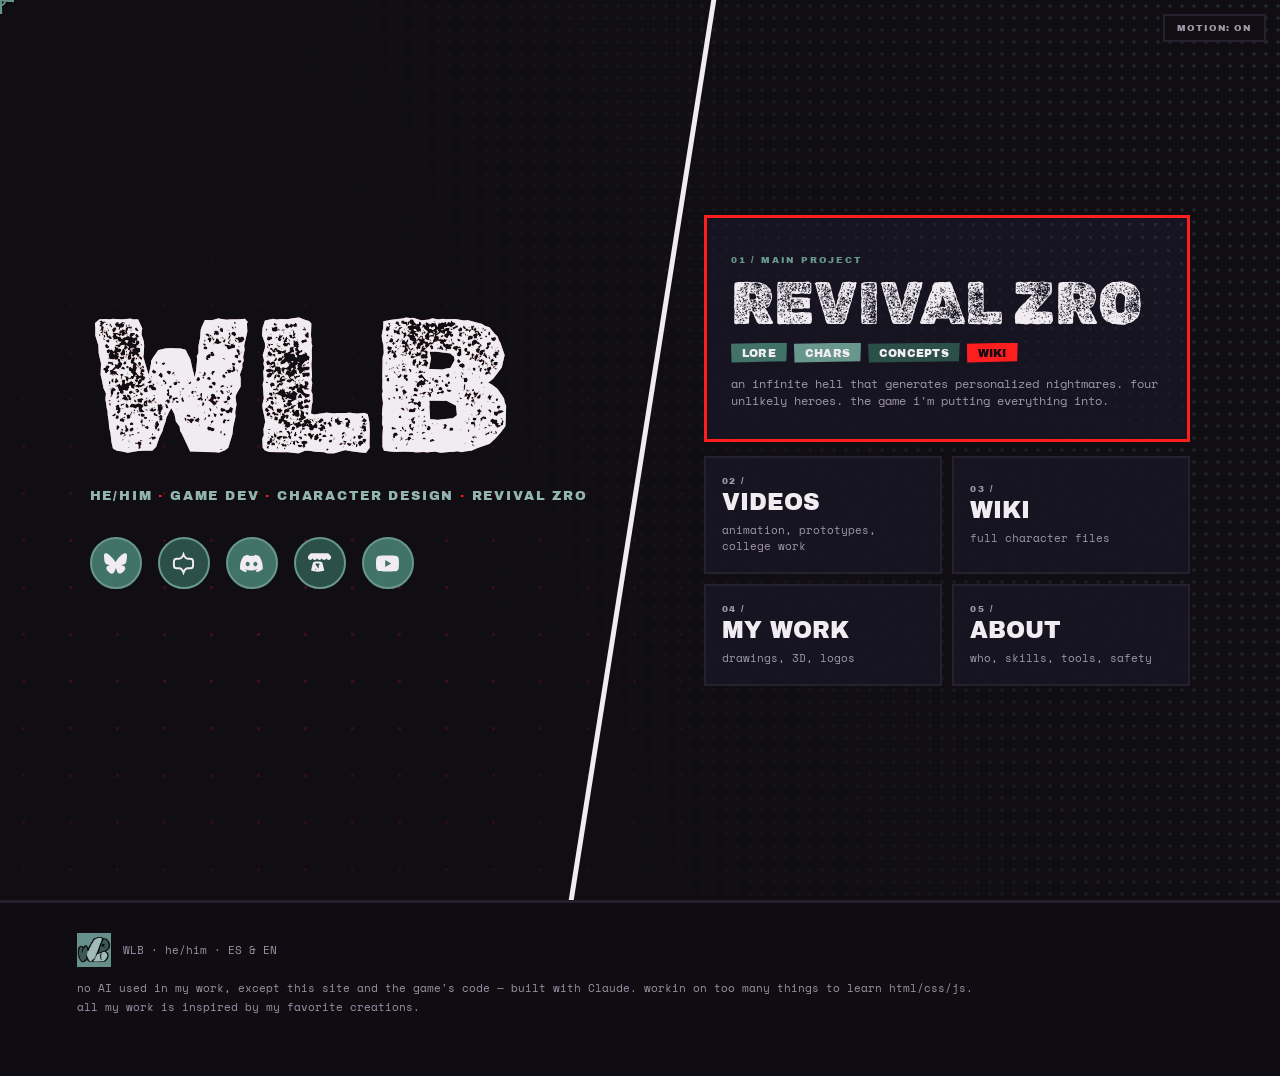
==== commit 20571dce: "Add files via upload" ====
--- a/index.html
+++ b/index.html
@@ -3,706 +3,337 @@
 <head>
 <meta charset="UTF-8">
 <meta name="viewport" content="width=device-width,initial-scale=1">
-<title>WLB</title>
-<style>
-@import url('https://fonts.googleapis.com/css2?family=Rubik+Dirt&family=Permanent+Marker&family=Black+Ops+One&family=Space+Mono:wght@400;700&display=swap');
-
-:root{
-  --bg:#0e0c0c;--bg2:#181414;
-  --teal:#4a7c74;--teal-d:#243c38;--teal-l:#7abdb4;
-  --pink:#e0306a;--yel:#e8c020;--red:#c8302a;
-  --grn:#9ec830;--org:#e06020;--purple:#8840b0;--mag:#c020a0;
-  --fg:#f0ece4;--fg2:#a8a29a;--muted:#282424;--muted2:#3c3838;
-}
-*{margin:0;padding:0;box-sizing:border-box}
-html{scroll-behavior:smooth}
-body{background:var(--bg);color:var(--fg);font-family:'Space Mono',monospace;overflow-x:hidden;min-height:100vh;cursor:none;}
-
-#cur{position:fixed;top:0;left:0;width:32px;height:32px;pointer-events:none;z-index:99999;transform:translate(-50%,-50%);}
-#cur svg{position:absolute;inset:0;width:100%;height:100%;}
-#cura{animation:sk-on 2s steps(1) infinite;}
-#curb{animation:sk-off 2s steps(1) infinite;}
-
-body::after{content:'';position:fixed;inset:0;pointer-events:none;z-index:9990;opacity:.13;
-  background-image:url("data:image/svg+xml,%3Csvg viewBox='0 0 200 200' xmlns='http://www.w3.org/2000/svg'%3E%3Cfilter id='n'%3E%3CfeTurbulence type='fractalNoise' baseFrequency='0.82' numOctaves='4' stitchTiles='stitch'/%3E%3C/filter%3E%3Crect width='100%25' height='100%25' filter='url(%23n)'/%3E%3C/svg%3E");
-  background-size:160px 160px;}
-.scanline{position:fixed;top:0;left:0;right:0;height:2px;background:rgba(255,255,255,.02);animation:scanline 7s linear infinite;pointer-events:none;z-index:9989;}
-
-@keyframes scanline{0%{transform:translateY(-2px)}100%{transform:translateY(100vh)}}
-@keyframes wa{0%,49%{transform:translate(0,0) rotate(-.4deg) skew(.3deg) scale(1);}50%,100%{transform:translate(1px,-1px) rotate(.4deg) skew(-.3deg) scale(1.008);}}
-@keyframes wb{0%,49%{transform:translate(0,0) rotate(.3deg) scale(.996);}50%,100%{transform:translate(-1px,1px) rotate(-.3deg) scale(1.003);}}
-@keyframes bj{0%,49%{border-radius:3px 6px 4px 2px/2px 4px 6px 3px;}50%,100%{border-radius:5px 2px 3px 6px/4px 6px 2px 5px;}}
-@keyframes tagw{0%,49%{transform:translate(0,0) rotate(-2deg) skew(.6deg) scale(1);}50%,100%{transform:translate(1px,-1px) rotate(1deg) skew(-.4deg) scale(1.04);}}
-@keyframes fadeup{from{opacity:0;transform:translateY(28px)}to{opacity:1;transform:translateY(0)}}
-@keyframes sk-on{0%,49%{opacity:1}50%,100%{opacity:0}}
-@keyframes sk-off{0%,49%{opacity:0}50%,100%{opacity:1}}
-@keyframes drip{0%{transform:scaleY(0) translateX(-50%);transform-origin:top;opacity:0}10%{opacity:1}80%{transform:scaleY(1) translateX(-50%);transform-origin:top;opacity:.9}100%{transform:scaleY(1) translateX(-50%);transform-origin:top;opacity:0}}
-@keyframes opink{0%,49%{box-shadow:3px 3px 0 var(--pink),-1px -1px 0 var(--pink);}50%,100%{box-shadow:1px 4px 0 var(--mag),-2px 0 0 var(--mag);}}
-@keyframes oyel{0%,49%{box-shadow:3px 3px 0 var(--yel),-1px -1px 0 var(--yel);}50%,100%{box-shadow:1px 4px 0 var(--org),-2px 0 0 var(--org);}}
-@keyframes bg-drip{0%{transform:scaleY(0);transform-origin:top;opacity:.8}60%{transform:scaleY(1);transform-origin:top;opacity:.6}100%{transform:scaleY(1);transform-origin:top;opacity:0}}
-
-/* LANDING */
-.landing{min-height:100vh;position:relative;overflow:hidden;display:flex;align-items:center;padding:3rem 2rem;}
-.spray{position:absolute;inset:0;z-index:0;overflow:hidden;}
-.spray::before{content:'';position:absolute;width:80%;height:90%;top:-15%;right:-20%;
-  background:radial-gradient(ellipse 55% 70% at 65% 35%,rgba(192,32,160,.14) 0%,transparent 70%),
-    radial-gradient(ellipse 35% 55% at 85% 65%,rgba(200,48,42,.11) 0%,transparent 70%),
-    radial-gradient(ellipse 40% 40% at 40% 80%,rgba(232,192,32,.06) 0%,transparent 70%);
-  filter:blur(45px);animation:wb 2s steps(1) infinite;}
-.spray::after{content:'';position:absolute;width:65%;height:75%;bottom:-15%;left:-8%;
-  background:radial-gradient(ellipse 65% 50% at 25% 55%,rgba(74,124,116,.16) 0%,transparent 70%),
-    radial-gradient(ellipse 35% 55% at 5% 75%,rgba(136,64,176,.09) 0%,transparent 70%);
-  filter:blur(55px);animation:wa 2s steps(1) .5s infinite;}
-.stain{position:absolute;animation:wb 2s steps(1) infinite;}
-.s1{width:42%;height:58%;top:-8%;left:50%;background:rgba(192,32,160,.09);clip-path:polygon(4% 0%,100% 3%,97% 94%,0% 100%);animation-delay:.2s}
-.s2{width:25%;height:45%;top:52%;left:68%;background:rgba(200,48,42,.08);clip-path:polygon(0% 2%,97% 0%,100% 98%,3% 100%);animation-delay:.7s}
-.s3{width:60%;height:20%;top:76%;left:-8%;background:rgba(232,192,32,.06);clip-path:polygon(0% 0%,100% 5%,100% 100%,0% 95%);animation-delay:1.1s}
-.s4{width:16%;height:70%;top:5%;left:2%;background:rgba(74,124,116,.11);clip-path:polygon(3% 0%,100% 6%,97% 100%,0% 94%);animation-delay:.4s}
-.s5{width:35%;height:30%;top:20%;left:55%;background:rgba(136,64,176,.07);clip-path:polygon(2% 3%,98% 0%,100% 97%,0% 100%);animation-delay:.9s}
-.s6{width:20%;height:40%;top:40%;left:30%;background:rgba(200,48,42,.05);clip-path:polygon(0% 0%,100% 3%,98% 100%,2% 97%);animation-delay:1.4s}
-.s7{width:50%;height:15%;top:5%;left:20%;background:rgba(192,32,160,.05);clip-path:polygon(1% 0%,100% 4%,99% 100%,0% 96%);animation-delay:.6s}
-.s8{width:30%;height:25%;top:60%;left:10%;background:rgba(74,124,116,.07);clip-path:polygon(0% 2%,100% 0%,98% 100%,2% 98%);animation-delay:1.8s}
-.s9{width:18%;height:50%;top:25%;left:78%;background:rgba(232,192,32,.05);clip-path:polygon(5% 0%,100% 3%,95% 100%,0% 97%);animation-delay:.3s}
-.drp{position:absolute;width:3px;background:currentColor;transform-origin:top;animation:bg-drip 5s ease-in infinite;border-radius:0 0 3px 3px;}
-.d1{height:90px;top:0;left:58%;color:rgba(192,32,160,.3);animation-delay:0s}
-.d2{height:60px;top:0;left:70%;color:rgba(200,48,42,.25);animation-delay:1.8s}
-.d3{height:110px;top:0;left:78%;color:rgba(192,32,160,.2);animation-delay:3.2s}
-.d4{height:45px;top:0;left:88%;color:rgba(232,192,32,.18);animation-delay:.9s}
-.d5{height:75px;top:0;left:63%;color:rgba(136,64,176,.22);animation-delay:2.4s}
-.d6{height:55px;top:0;left:82%;color:rgba(200,48,42,.18);animation-delay:4.1s}
-.d7{height:80px;top:0;left:52%;color:rgba(74,124,116,.2);animation-delay:1.3s}
-.dots{position:absolute;inset:0;background-image:radial-gradient(circle,rgba(255,255,255,.032) 1px,transparent 1px);background-size:20px 20px;pointer-events:none;}
-.rip-top{position:absolute;top:0;left:0;right:0;height:32px;z-index:5;overflow:hidden;}
-.rip-top svg{width:100%;height:100%;display:block;}
-.spikes-bot{position:absolute;bottom:0;left:0;right:0;height:44px;z-index:5;}
-.spikes-bot svg{width:100%;height:100%;display:block;}
-.bgw{position:absolute;font-family:'Rubik Dirt',serif;font-size:clamp(280px,45vw,620px);color:rgba(255,255,255,.018);white-space:nowrap;top:50%;left:50%;transform:translate(-50%,-50%);pointer-events:none;user-select:none;animation:wa 2s steps(1) .3s infinite;letter-spacing:-.02em;}
-.lc{position:relative;z-index:2;max-width:820px;padding:2rem 0;}
-.idrow{display:flex;align-items:center;gap:12px;margin-bottom:.6rem;animation:fadeup .5s ease both;}
-.idtag{font-family:'Black Ops One',monospace;font-size:11px;letter-spacing:.18em;padding:3px 10px;border:1.5px solid currentColor;text-transform:uppercase;animation:bj 2s steps(1) infinite;}
-.twlb{color:var(--fg2);}
-.logowrap{position:relative;display:inline-block;animation:fadeup .5s .1s ease both;}
-.logomain{font-family:'Rubik Dirt',serif;font-size:clamp(96px,19vw,240px);line-height:.85;color:var(--fg);display:block;position:relative;z-index:1;animation:wa 2s steps(1) infinite;}
-.lr1{position:absolute;inset:0;font-family:'Rubik Dirt',serif;font-size:inherit;line-height:inherit;color:var(--red);clip-path:polygon(0 0,100% 0,100% 20%,0 20%);transform:translate(5px,2px);opacity:.45;animation:wb 2s steps(1) .15s infinite;}
-.lr2{position:absolute;inset:0;font-family:'Rubik Dirt',serif;font-size:inherit;line-height:inherit;color:var(--teal-l);clip-path:polygon(0 64%,100% 64%,100% 79%,0 79%);transform:translate(-3px,-2px);opacity:.3;animation:wa 2s steps(1) .35s infinite;}
-.tagline{font-size:11px;color:var(--teal-l);letter-spacing:.22em;text-transform:uppercase;margin-top:.6rem;animation:fadeup .5s .2s ease both;}
-.deco{display:flex;align-items:center;gap:1rem;margin:1rem 0;animation:fadeup .5s .3s ease both;}
-.decobar{flex:1;height:2px;background:var(--muted);position:relative;overflow:hidden;}
-.decobar::after{content:'';position:absolute;left:0;top:0;width:28%;height:100%;background:var(--pink);animation:wa 2s steps(1) infinite;}
-.socs{display:flex;gap:8px;flex-wrap:wrap;animation:fadeup .5s .4s ease both;}
-.soc{display:flex;align-items:center;gap:7px;padding:8px 16px;background:transparent;color:var(--fg2);text-decoration:none;font-family:'Space Mono',monospace;font-size:11px;letter-spacing:.07em;border:1.5px solid var(--muted2);position:relative;overflow:visible;animation:bj 2s steps(1) infinite,opink 2s steps(1) infinite;transition:color .1s,background .1s;}
-.soc:nth-child(1){animation-delay:0s}.soc:nth-child(2){animation-delay:.3s}.soc:nth-child(3){animation-delay:.6s}.soc:nth-child(4){animation-delay:.9s}
-.soc:hover{color:var(--fg);background:var(--muted);}
-.soc .drip-el{position:absolute;bottom:-22px;left:50%;width:3px;height:22px;background:var(--pink);border-radius:0 0 3px 3px;transform:translateX(-50%) scaleY(0);transform-origin:top;opacity:0;pointer-events:none;}
-.soc:hover .drip-el{animation:drip .7s ease forwards;}
-.soc svg{width:14px;height:14px;flex-shrink:0;animation:wa 2s steps(1) infinite;}
-.scrollhint{position:absolute;bottom:1.5rem;left:50%;transform:translateX(-50%);text-align:center;z-index:2;animation:fadeup .5s 1.2s ease both;}
-.scrollhint span{display:block;font-size:9px;letter-spacing:.28em;color:var(--muted2);text-transform:uppercase;margin-bottom:6px;}
-.scrollbar{width:1px;height:40px;background:linear-gradient(to bottom,var(--muted2),transparent);margin:0 auto;}
-
-/* NAV */
-.navsec{padding:5rem 2rem 3rem;max-width:960px;margin:0 auto;}
-.eyebrow{font-size:10px;letter-spacing:.3em;color:var(--teal-l);text-transform:uppercase;margin-bottom:2rem;display:flex;align-items:center;gap:12px;}
-.eyebrow::after{content:'';flex:1;height:1px;background:var(--muted2);}
-.revival-card{background:var(--bg2);border:1.5px solid var(--purple);padding:3rem 2.5rem;cursor:pointer;position:relative;overflow:hidden;animation:bj 2s steps(1) infinite,opink 2s steps(1) .4s infinite;transition:border-color .15s;margin-bottom:2px;}
-.revival-card::before{content:'';position:absolute;inset:0;background:var(--muted);transform:scaleX(0);transform-origin:left;transition:transform .3s ease;}
-.revival-card:hover::before{transform:scaleX(1);}
-.revival-card:hover{border-color:var(--yel);}
-.revival-card .drip-el{position:absolute;bottom:-28px;left:50%;width:4px;height:28px;background:var(--purple);border-radius:0 0 4px 4px;transform:translateX(-50%) scaleY(0);transform-origin:top;opacity:0;pointer-events:none;}
-.revival-card:hover .drip-el{animation:drip .8s ease forwards;}
-.revival-num{font-size:10px;color:var(--purple);letter-spacing:.2em;display:block;margin-bottom:.75rem;position:relative;z-index:1;}
-.revival-head{font-family:'Rubik Dirt',serif;font-size:clamp(64px,10vw,140px);line-height:.88;color:var(--purple);display:block;position:relative;z-index:1;animation:wa 2s steps(1) infinite;}
-.revival-card:hover .revival-head{color:var(--yel);}
-.revival-sub{font-size:11px;color:var(--fg2);line-height:1.8;margin-top:.75rem;position:relative;z-index:1;}
-.revival-arrow{position:absolute;bottom:1.5rem;right:2rem;font-size:22px;color:var(--purple);animation:wb 2s steps(1) infinite;z-index:1;}
-.sec-tabs{display:grid;grid-template-columns:1fr 1fr;gap:2px;}
-.mt{background:var(--bg2);border:1.5px solid var(--muted2);padding:1.75rem 2rem;text-align:left;cursor:pointer;position:relative;overflow:hidden;animation:bj 2s steps(1) infinite;transition:border-color .15s;}
-.mt:nth-child(2){animation-delay:.5s}
-.mt::before{content:'';position:absolute;inset:0;background:var(--muted);transform:scaleX(0);transform-origin:left;transition:transform .25s ease;}
-.mt:hover::before{transform:scaleX(1);}
-.mt:hover{border-color:var(--yel);}
-.mt .drip-el{position:absolute;bottom:-22px;left:50%;width:3px;height:22px;background:var(--yel);border-radius:0 0 3px 3px;transform:translateX(-50%) scaleY(0);transform-origin:top;opacity:0;pointer-events:none;}
-.mt:hover .drip-el{animation:drip .7s ease forwards;}
-.mtnum{font-size:10px;color:var(--muted2);letter-spacing:.2em;display:block;margin-bottom:.5rem;position:relative;z-index:1;}
-.mthead{font-family:'Rubik Dirt',serif;font-size:clamp(28px,4vw,52px);line-height:.9;color:var(--fg);display:block;position:relative;z-index:1;animation:wa 2s steps(1) infinite;}
-.mt:nth-child(2) .mthead{animation-delay:.4s;}
-.mt:hover .mthead{color:var(--yel)!important;}
-.mtdesc{font-size:11px;color:var(--fg2);line-height:1.7;margin-top:.4rem;position:relative;z-index:1;}
-.mtarr{position:absolute;bottom:1rem;right:1.25rem;font-size:16px;color:var(--muted2);animation:wb 2s steps(1) infinite;z-index:1;}
-
-/* stickers */
-.stk{display:inline-block;font-family:'Black Ops One',monospace;font-size:10px;letter-spacing:.04em;padding:3px 8px;margin-right:5px;margin-top:6px;position:relative;z-index:1;animation:tagw 2s steps(1) infinite;}
-.sp{background:var(--pink);color:#fff;}.sy{background:var(--yel);color:#111;animation-delay:.4s;}.sr{background:var(--red);color:#fff;animation-delay:.8s;}.sg{background:var(--grn);color:#111;animation-delay:1.2s;}.st{background:var(--teal);color:#fff;animation-delay:.2s;}.sm{background:var(--mag);color:#fff;animation-delay:.6s;}.spu{background:var(--purple);color:#fff;animation-delay:1s;}
-
-/* PANELS */
-.panel{display:none;max-width:960px;margin:2px auto 0;padding:0 2rem;animation:fadeup .3s ease both;}
-.panel.active{display:block;}
-.pi{background:var(--bg2);border:1.5px solid var(--muted2);padding:2rem 2.5rem;position:relative;animation:bj 2s steps(1) infinite;}
-.ptop{display:flex;justify-content:space-between;align-items:center;margin-bottom:1.25rem;padding-bottom:1rem;border-bottom:1px solid var(--muted2);flex-wrap:wrap;gap:.5rem;}
-.pts{display:flex;gap:3px;flex-wrap:wrap;}
-.pt{background:transparent;border:1px solid var(--muted2);color:var(--fg2);font-family:'Space Mono',monospace;font-size:10px;letter-spacing:.1em;padding:5px 12px;cursor:pointer;text-transform:uppercase;transition:all .1s;animation:bj 2s steps(1) infinite;position:relative;overflow:visible;}
-.pt:nth-child(2){animation-delay:.2s}.pt:nth-child(3){animation-delay:.4s}.pt:nth-child(4){animation-delay:.6s}.pt:nth-child(5){animation-delay:.8s}
-.pt .drip-el{position:absolute;bottom:-18px;left:50%;width:2px;height:18px;background:var(--yel);border-radius:0 0 2px 2px;transform:translateX(-50%) scaleY(0);transform-origin:top;opacity:0;pointer-events:none;}
-.pt:hover{background:var(--muted);color:var(--fg);border-color:var(--fg2);}
-.pt:hover .drip-el{animation:drip .5s ease forwards;}
-.pt.active{background:var(--muted);color:var(--yel);border-color:var(--yel);animation:bj 2s steps(1) infinite,oyel 2s steps(1) infinite;}
-.cls{background:none;border:1px solid var(--muted2);color:var(--muted2);font-family:'Space Mono',monospace;font-size:10px;padding:4px 10px;cursor:pointer;letter-spacing:.1em;animation:bj 2s steps(1) infinite;position:relative;overflow:visible;}
-.cls:hover{color:var(--red);border-color:var(--red);}
-.cls .drip-el{position:absolute;bottom:-18px;left:50%;width:2px;height:18px;background:var(--red);border-radius:0 0 2px 2px;transform:translateX(-50%) scaleY(0);transform-origin:top;opacity:0;pointer-events:none;}
-.cls:hover .drip-el{animation:drip .5s ease forwards;}
-.sub{display:none;}.sub.active{display:block;}
-
-/* gallery */
-.gal{display:grid;grid-template-columns:repeat(auto-fill,minmax(180px,1fr));gap:4px;margin-top:.75rem;}
-.gc{background:var(--muted);border:1px solid var(--muted2);overflow:hidden;cursor:pointer;position:relative;animation:bj 2s steps(1) infinite;transition:border-color .1s;}
-.gc:hover{border-color:var(--yel);}
-.gc img{width:100%;height:100%;object-fit:cover;object-position:top;display:block;transition:transform .2s;}
-.gc:hover img{transform:scale(1.03);}
-.gclbl{position:absolute;bottom:0;left:0;right:0;background:rgba(8,6,6,.88);font-size:9px;letter-spacing:.14em;text-transform:uppercase;color:var(--fg2);padding:5px 8px;transform:translateY(100%);transition:transform .15s;}
-.gc:hover .gclbl{transform:translateY(0);}
-.gc-tall{aspect-ratio:3/4;}
-.gc-wide{aspect-ratio:16/9;grid-column:span 2;}
-.gc-square{aspect-ratio:1;}
-.gc-sprite{aspect-ratio:8/1;grid-column:1/-1;}
-
-/* char grid */
-.cgrid{display:grid;grid-template-columns:repeat(auto-fill,minmax(200px,1fr));gap:4px;margin-top:.75rem;}
-.cc{background:var(--muted);border:1px solid var(--muted2);padding:0;overflow:hidden;cursor:pointer;animation:bj 2s steps(1) infinite;transition:border-color .1s;position:relative;}
-.cc:hover{border-color:var(--yel);}
-.cc-img{width:100%;aspect-ratio:3/4;object-fit:cover;object-position:top;display:block;filter:saturate(.9) contrast(1.05);transition:transform .2s;}
-.cc:hover .cc-img{transform:scale(1.02);}
-.cc-info{padding:.75rem;}
-.cc-name{font-family:'Rubik Dirt',serif;font-size:22px;line-height:1;margin-bottom:2px;animation:wa 2s steps(1) infinite;}
-.cc-role{font-size:9px;color:var(--muted2);letter-spacing:.1em;text-transform:uppercase;}
-.cc-tags{margin-top:5px;}
-
-/* video */
-.vid-grid{display:grid;grid-template-columns:repeat(auto-fill,minmax(280px,1fr));gap:1rem;margin-top:.75rem;}
-.vid-wrap{position:relative;}
-.vid-wrap iframe{width:100%;aspect-ratio:16/9;border:1.5px solid var(--muted2);display:block;animation:bj 2s steps(1) infinite;}
-.vid-label{font-size:10px;color:var(--fg2);letter-spacing:.1em;text-transform:uppercase;margin-top:.5rem;}
-.vid-note{font-size:10px;color:var(--muted2);margin-top:2px;font-style:italic;}
-
-/* lore */
-.lt{font-family:'Rubik Dirt',serif;font-size:34px;line-height:1;margin-bottom:.4rem;animation:wa 2s steps(1) infinite;}
-.lb{font-size:12px;line-height:2;color:var(--fg2);max-width:640px;border-left:2px solid var(--red);padding-left:1rem;margin-bottom:1.25rem;animation:bj 2s steps(1) infinite;}
-
-/* about */
-.about-grid{display:grid;grid-template-columns:1fr 1fr;gap:1rem;margin-top:.75rem;}
-.acard{background:var(--muted);border:1px solid var(--muted2);padding:1.25rem;animation:bj 2s steps(1) infinite;}
-.acard-title{font-family:'Black Ops One',monospace;font-size:11px;letter-spacing:.15em;color:var(--teal-l);text-transform:uppercase;margin-bottom:.75rem;}
-.acard p{font-size:12px;line-height:1.9;color:var(--fg2);}
-.acard a{color:var(--pink);text-decoration:none;}.acard a:hover{text-decoration:underline;}
-.trustbox{background:var(--bg2);border:1.5px solid var(--red);padding:1.25rem 1.5rem;margin-top:1rem;position:relative;animation:bj 2s steps(1) infinite,opink 2s steps(1) infinite;}
-.trustbox-title{font-family:'Black Ops One',monospace;font-size:11px;letter-spacing:.15em;color:var(--red);margin-bottom:.75rem;}
-.trustbox p{font-size:12px;line-height:1.9;color:var(--fg2);margin-bottom:.5rem;}
-.cwrap{display:flex;align-items:center;gap:.75rem;padding:.75rem 1rem;background:var(--muted);border:1px solid var(--muted2);margin-bottom:1rem;animation:bj 2s steps(1) infinite;}
-.cwrap .dot{width:8px;height:8px;border-radius:50%;background:var(--grn);flex-shrink:0;animation:sk-on 1s steps(1) infinite;}
-.cwrap span{font-size:11px;color:var(--fg2);letter-spacing:.05em;}
-.cwrap strong{color:var(--fg);}
-.skill-legend{font-size:11px;color:var(--muted2);margin-bottom:1.25rem;display:flex;gap:1rem;flex-wrap:wrap;align-items:center;}
-.skills-wrap{display:flex;flex-wrap:wrap;gap:6px;margin-top:.5rem;}
-.sk-strong{display:inline-block;font-family:'Black Ops One',monospace;font-size:13px;letter-spacing:.04em;padding:5px 14px;animation:tagw 2s steps(1) infinite;}
-.sk-mid{display:inline-block;font-family:'Black Ops One',monospace;font-size:13px;letter-spacing:.04em;padding:5px 14px;background:transparent;border:2px solid currentColor;animation:tagw 2s steps(1) infinite,bj 2s steps(1) infinite;}
-.sk-learn{display:inline-block;font-family:'Space Mono',monospace;font-size:11px;letter-spacing:.06em;padding:4px 12px;background:transparent;border:1.5px dashed currentColor;opacity:.55;animation:bj 2s steps(1) infinite;}
-
-/* lightbox */
-.lightbox{display:none;position:fixed;inset:0;background:rgba(0,0,0,.92);z-index:99998;align-items:center;justify-content:center;padding:2rem;cursor:pointer;}
-.lightbox.open{display:flex;}
-.lightbox img{max-width:90vw;max-height:90vh;object-fit:contain;border:1px solid var(--muted2);}
-
-/* footer */
-footer{padding:2.5rem 2rem;border-top:1px solid var(--muted2);margin-top:4rem;max-width:960px;margin-left:auto;margin-right:auto;}
-.ft-top{display:flex;justify-content:space-between;align-items:center;flex-wrap:wrap;gap:1rem;margin-bottom:1rem;font-size:10px;color:var(--muted2);letter-spacing:.15em;text-transform:uppercase;}
-.ft-wilb{width:40px;height:40px;object-fit:contain;opacity:.3;animation:wb 2s steps(1) infinite;}
-.ft-disclaimer{font-size:11px;color:var(--muted2);line-height:1.9;letter-spacing:.05em;border-top:1px solid var(--muted2);padding-top:1rem;font-family:'Permanent Marker',cursive;text-transform:none;}
-
-@media(max-width:640px){
-  .sec-tabs{grid-template-columns:1fr;}
-  .logomain{font-size:86px;}
-  .about-grid{grid-template-columns:1fr;}
-  .cgrid{grid-template-columns:1fr 1fr;}
-  .vid-grid{grid-template-columns:1fr;}
-}
-
-/* POSTER PANELS */
-.landing{ justify-content:center; }
-.lc-center{ text-align:center; display:flex; flex-direction:column; align-items:center; }
-.lc-center .idrow{ justify-content:center; }
-.lc-center .socs{ justify-content:center; }
-.lc-center .deco{ width:100%; max-width:500px; }
-
-.poster-panel{
-  position:absolute;
-  top:50%;
-  transform:translateY(-50%);
-  width:clamp(140px,18vw,240px);
-  z-index:2;
-  pointer-events:none;
-}
-.poster-left{ left:1rem; transform:translateY(-50%) rotate(-3deg); }
-.poster-right{ right:1rem; transform:translateY(-50%) rotate(3deg); }
-
-.poster-inner{
-  position:relative;
-  width:100%;
-}
-
-.poster-inner img{
-  width:100%;
-  aspect-ratio:3/4;
-  object-fit:cover;
-  object-position:top;
-  display:block;
-  /* jagged clip path — torn poster */
-  clip-path:polygon(
-    3% 0%, 8% 2%, 15% 0%, 22% 3%, 30% 1%, 38% 4%, 47% 0%, 55% 3%,
-    63% 1%, 71% 4%, 79% 0%, 87% 3%, 94% 1%, 100% 4%,
-    98% 12%, 100% 22%, 97% 35%, 100% 48%, 98% 60%,
-    100% 72%, 97% 82%, 100% 92%, 97% 100%,
-    90% 97%, 82% 100%, 74% 96%, 66% 100%, 58% 97%,
-    50% 100%, 42% 96%, 34% 100%, 26% 97%, 18% 100%,
-    10% 96%, 3% 100%,
-    0% 92%, 2% 82%, 0% 70%, 3% 58%, 0% 45%,
-    2% 32%, 0% 20%, 2% 10%
-  );
-  filter:saturate(0.85) contrast(1.05);
-  animation:poster-wobble-l 2s steps(1) infinite;
-}
-.poster-right .poster-inner img{
-  animation:poster-wobble-r 2s steps(1) infinite;
-}
-
-@keyframes poster-wobble-l{
-  0%,49%  { clip-path:polygon(3% 0%,8% 2%,15% 0%,22% 3%,30% 1%,38% 4%,47% 0%,55% 3%,63% 1%,71% 4%,79% 0%,87% 3%,94% 1%,100% 4%,98% 12%,100% 22%,97% 35%,100% 48%,98% 60%,100% 72%,97% 82%,100% 92%,97% 100%,90% 97%,82% 100%,74% 96%,66% 100%,58% 97%,50% 100%,42% 96%,34% 100%,26% 97%,18% 100%,10% 96%,3% 100%,0% 92%,2% 82%,0% 70%,3% 58%,0% 45%,2% 32%,0% 20%,2% 10%); }
-  50%,100%{ clip-path:polygon(5% 0%,10% 3%,17% 1%,24% 4%,32% 0%,40% 3%,49% 1%,57% 4%,65% 0%,73% 3%,81% 1%,89% 4%,96% 0%,100% 3%,97% 14%,100% 24%,96% 37%,100% 50%,97% 62%,100% 74%,96% 84%,100% 94%,96% 100%,88% 96%,80% 100%,72% 95%,64% 100%,56% 96%,48% 100%,40% 95%,32% 100%,24% 96%,16% 100%,8% 95%,1% 100%,0% 90%,3% 80%,0% 68%,4% 56%,0% 43%,3% 30%,0% 18%,3% 8%); }
-}
-@keyframes poster-wobble-r{
-  0%,49%  { clip-path:polygon(5% 0%,10% 3%,17% 1%,24% 4%,32% 0%,40% 3%,49% 1%,57% 4%,65% 0%,73% 3%,81% 1%,89% 4%,96% 0%,100% 3%,97% 14%,100% 24%,96% 37%,100% 50%,97% 62%,100% 74%,96% 84%,100% 94%,96% 100%,88% 96%,80% 100%,72% 95%,64% 100%,56% 96%,48% 100%,40% 95%,32% 100%,24% 96%,16% 100%,8% 95%,1% 100%,0% 90%,3% 80%,0% 68%,4% 56%,0% 43%,3% 30%,0% 18%,3% 8%); }
-  50%,100%{ clip-path:polygon(3% 0%,8% 2%,15% 0%,22% 3%,30% 1%,38% 4%,47% 0%,55% 3%,63% 1%,71% 4%,79% 0%,87% 3%,94% 1%,100% 4%,98% 12%,100% 22%,97% 35%,100% 48%,98% 60%,100% 72%,97% 82%,100% 92%,97% 100%,90% 97%,82% 100%,74% 96%,66% 100%,58% 97%,50% 100%,42% 96%,34% 100%,26% 97%,18% 100%,10% 96%,3% 100%,0% 92%,2% 82%,0% 70%,3% 58%,0% 45%,2% 32%,0% 20%,2% 10%); }
-}
-
-.poster-label{
-  font-family:'Black Ops One',monospace;
-  font-size:9px;
-  letter-spacing:.12em;
-  text-transform:uppercase;
-  color:var(--muted2);
-  text-align:center;
-  margin-top:.4rem;
-  padding:2px 4px;
-}
-
-@media(max-width:700px){
-  .poster-panel{ display:none; }
-}
-</style>
+<title>WLB — game dev / character design / Revival ZRO</title>
+<meta name="description" content="WLB — artist and game dev. Character design, 3D, animation, and Revival ZRO.">
+<link rel="preconnect" href="https://fonts.googleapis.com">
+<link rel="preconnect" href="https://fonts.gstatic.com" crossorigin>
+<link href="https://fonts.googleapis.com/css2?family=Rubik+Dirt&family=Space+Mono:wght@400;700&family=Archivo+Black&display=swap" rel="stylesheet">
+<link rel="stylesheet" href="css/style.css">
 </head>
 <body>
-<div id="cur">
-  <svg id="cura" viewBox="0 0 28 28" fill="none"><line x1="14" y1="1" x2="14" y2="27" stroke="#e0306a" stroke-width="2.5"/><line x1="1" y1="14" x2="27" y2="14" stroke="#e0306a" stroke-width="2.5"/><circle cx="14" cy="14" r="3.5" stroke="#e0306a" stroke-width="2"/></svg>
-  <svg id="curb" viewBox="0 0 28 28" fill="none"><line x1="14" y1="2" x2="15" y2="26" stroke="#e8c020" stroke-width="2.5"/><line x1="2" y1="13" x2="26" y2="15" stroke="#e8c020" stroke-width="2.5"/><circle cx="14" cy="14" r="4.5" stroke="#e8c020" stroke-width="2"/></svg>
+
+<!-- ============ CURSOR ============ -->
+<div id="cur" aria-hidden="true">
+  <svg id="cura" viewBox="0 0 32 32" fill="none">
+    <line class="halo" x1="16" y1="1" x2="16" y2="31"/><line class="halo" x1="1" y1="16" x2="31" y2="16"/>
+    <circle class="halo" cx="16" cy="16" r="4.5" fill="none"/>
+    <line x1="16" y1="1" x2="16" y2="31" stroke="#ff1d1d" stroke-width="2.5"/>
+    <line x1="1" y1="16" x2="31" y2="16" stroke="#ff1d1d" stroke-width="2.5"/>
+    <circle cx="16" cy="16" r="4.5" stroke="#ff1d1d" stroke-width="2" fill="none"/>
+  </svg>
+  <svg id="curb" viewBox="0 0 32 32" fill="none">
+    <line class="halo" x1="16" y1="2" x2="17" y2="30"/><line class="halo" x1="2" y1="15" x2="30" y2="17"/>
+    <circle class="halo" cx="16" cy="16" r="5.5" fill="none"/>
+    <line x1="16" y1="2" x2="17" y2="30" stroke="#659489" stroke-width="2.5"/>
+    <line x1="2" y1="15" x2="30" y2="17" stroke="#659489" stroke-width="2.5"/>
+    <circle cx="16" cy="16" r="5.5" stroke="#659489" stroke-width="2" fill="none"/>
+  </svg>
 </div>
-<div class="scanline"></div>
-<div class="lightbox" id="lb" onclick="closeLB()"><img id="lb-img" src="" alt=""></div>
-
-<!-- LANDING -->
-<section class="landing">
-  <div class="spray">
-    <div class="stain s1"></div><div class="stain s2"></div><div class="stain s3"></div>
-    <div class="stain s4"></div><div class="stain s5"></div><div class="stain s6"></div>
-    <div class="stain s7"></div><div class="stain s8"></div><div class="stain s9"></div>
-    <div class="drp d1"></div><div class="drp d2"></div><div class="drp d3"></div>
-    <div class="drp d4"></div><div class="drp d5"></div><div class="drp d6"></div><div class="drp d7"></div>
-    <div class="dots"></div>
-  </div>
-  <div class="rip-top"><svg viewBox="0 0 1440 32" preserveAspectRatio="none" fill="var(--bg)"><path d="M0,32 L0,18 L12,28 L28,14 L45,26 L62,10 L80,22 L98,8 L115,20 L133,6 L150,18 L168,4 L185,16 L203,2 L220,14 L238,0 L255,12 L273,4 L290,16 L308,2 L325,14 L343,6 L360,18 L378,8 L395,20 L413,10 L430,22 L448,12 L465,24 L483,8 L500,20 L518,6 L535,18 L553,4 L570,16 L588,2 L605,14 L623,6 L640,18 L658,10 L675,22 L693,8 L710,20 L728,4 L745,16 L763,2 L780,14 L798,6 L815,18 L833,8 L850,20 L868,10 L885,22 L903,12 L920,24 L938,8 L955,20 L973,6 L990,18 L1008,4 L1025,16 L1043,2 L1060,14 L1078,6 L1095,18 L1113,10 L1130,22 L1148,8 L1165,20 L1183,4 L1200,16 L1218,2 L1235,14 L1253,6 L1270,18 L1288,8 L1305,20 L1323,10 L1340,22 L1358,12 L1375,24 L1393,14 L1410,26 L1440,18 L1440,32 Z"/></svg></div>
-  <div class="spikes-bot"><svg viewBox="0 0 1440 44" preserveAspectRatio="none" fill="var(--bg)"><path d="M0,0 L0,44 L1440,44 L1440,0 L1420,24 L1400,6 L1380,22 L1360,8 L1340,26 L1320,6 L1300,24 L1280,10 L1260,28 L1240,8 L1220,26 L1200,12 L1180,30 L1160,10 L1140,28 L1120,8 L1100,26 L1080,12 L1060,30 L1040,10 L1020,28 L1000,8 L980,26 L960,12 L940,30 L920,6 L900,24 L880,10 L860,28 L840,8 L820,26 L800,12 L780,30 L760,10 L740,28 L720,8 L700,26 L680,12 L660,30 L640,6 L620,24 L600,10 L580,28 L560,8 L540,26 L520,12 L500,30 L480,10 L460,28 L440,8 L420,26 L400,12 L380,30 L360,6 L340,24 L320,10 L300,28 L280,8 L260,26 L240,12 L220,30 L200,10 L180,28 L160,8 L140,26 L120,12 L100,30 L80,6 L60,24 L40,10 L20,28 L0,8 Z"/></svg></div>
-  <div class="bgw">WLB</div>
-  <!-- POSTER PANELS -->
-  <div class="poster-panel poster-left" id="poster-left">
-    <div class="poster-inner">
-      <img id="poster-img-left" src="" alt="">
-      <div class="poster-label" id="poster-label-left"></div>
-    </div>
-  </div>
-  <div class="poster-panel poster-right" id="poster-right">
-    <div class="poster-inner">
-      <img id="poster-img-right" src="" alt="">
-      <div class="poster-label" id="poster-label-right"></div>
-    </div>
-  </div>
-
-  <div class="lc lc-center">
-    <div class="idrow" style="justify-content:center"><span class="idtag twlb">WLB</span></div>
-    <div class="logowrap">
-      <span class="logomain">WLB</span>
-      <span class="lr1" aria-hidden="true">WLB</span>
-      <span class="lr2" aria-hidden="true">WLB</span>
-    </div>
-    <p class="tagline">he/him &nbsp;·&nbsp; game dev &nbsp;·&nbsp; character design &nbsp;·&nbsp; revival zro</p>
-    <div class="deco"><div class="decobar"></div></div>
-    <div class="socs">
-      <a href="https://bsky.app/profile/wilbuhart26.bsky.social" target="_blank" class="soc"><svg viewBox="0 0 24 24" fill="currentColor"><path d="M12 10.8c-1.087-2.114-4.046-6.053-6.798-7.995C2.566.944 1.561 1.266.902 1.565.139 1.908 0 3.08 0 3.768c0 .69.378 5.65.624 6.479.815 2.736 3.713 3.66 6.383 3.364.136-.02.275-.039.415-.056-.138.022-.276.04-.415.056-3.912.58-7.387 2.005-2.83 7.078 5.013 5.19 6.87-1.113 7.823-4.308.953 3.195 2.05 9.271 7.733 4.308 4.267-4.308 1.172-6.498-2.74-7.078a8.741 8.741 0 0 1-.415-.056c.14.017.279.036.415.056 2.67.297 5.568-.628 6.383-3.364.246-.828.624-5.79.624-6.478 0-.69-.139-1.861-.902-2.204-.659-.299-1.664-.621-4.3 1.24C16.046 4.748 13.087 8.687 12 10.8Z"/></svg>Bluesky<div class="drip-el"></div></a>
-      <a href="https://ko-fi.com/wilbuh0" target="_blank" class="soc"><svg viewBox="0 0 24 24" fill="none" stroke="currentColor" stroke-width="2"><path d="M12 21.6c-.5-1.4-2-4.6-4.5-4.6H5a3 3 0 01-3-3v-4a3 3 0 013-3h2.5C10 7 11.5 3.8 12 2.4c.5 1.4 2 4.6 4.5 4.6H19a3 3 0 013 3v4a3 3 0 01-3 3h-2.5c-2.5 0-4 3.2-4.5 4.6z"/></svg>Ko-fi<div class="drip-el"></div></a>
-      <a href="https://discord.com/users/wilbuh" target="_blank" class="soc"><svg viewBox="0 0 24 24" fill="currentColor"><path d="M20.317 4.37a19.8 19.8 0 00-4.885-1.515.074.074 0 00-.079.037c-.21.375-.444.864-.608 1.25a18.27 18.27 0 00-5.487 0 12.64 12.64 0 00-.617-1.25.077.077 0 00-.079-.037A19.74 19.74 0 003.677 4.37a.07.07 0 00-.032.027C.533 9.046-.32 13.58.099 18.057a.082.082 0 00.031.057 19.9 19.9 0 005.993 3.03.078.078 0 00.084-.028c.462-.63.874-1.295 1.226-1.994a.076.076 0 00-.041-.106 13.1 13.1 0 01-1.872-.892.077.077 0 01-.008-.128 10.2 10.2 0 00.372-.292.074.074 0 01.077-.01c3.928 1.793 8.18 1.793 12.062 0a.074.074 0 01.078.01c.12.098.246.198.373.292a.077.077 0 01-.006.127 12.3 12.3 0 01-1.873.892.077.077 0 00-.041.107c.36.698.772 1.362 1.225 1.993a.076.076 0 00.084.028 19.84 19.84 0 006.002-3.03.077.077 0 00.032-.054c.5-5.177-.838-9.674-3.549-13.66a.061.061 0 00-.031-.03z"/></svg>Discord (wilbuh / Ψilb)<div class="drip-el"></div></a>
-      <a href="https://wilbuh0.itch.io/" target="_blank" class="soc"><svg viewBox="0 0 24 24" fill="currentColor"><path d="M3.13 1.338C2.08 1.96.02 4.328 0 4.95v1.03c0 1.303 1.22 2.45 2.325 2.45 1.33 0 2.436-1.102 2.436-2.41 0 1.308 1.07 2.41 2.4 2.41 1.328 0 2.362-1.102 2.362-2.41 0 1.308 1.106 2.41 2.435 2.41h.048c1.33 0 2.435-1.102 2.435-2.41 0 1.308 1.034 2.41 2.362 2.41 1.33 0 2.4-1.102 2.4-2.41 0 1.308 1.106 2.41 2.437 2.41C22.78 8.43 24 7.283 24 5.98V4.95c-.02-.622-2.08-2.99-3.13-3.612-3.253-.113-5.817-.16-8.87-.155-3.052-.004-5.617.042-8.87.155zm5.135 8.46c-.638 0-1.168.083-1.59.26-.757.313-1.514 1.054-1.514 1.054l-2.02 8.254c1.947.744 4.2 1.147 6.876 1.184h.016c2.674-.037 4.93-.44 6.876-1.184l-2.02-8.254s-.757-.74-1.514-1.053c-.422-.177-.952-.26-1.59-.26zm-.432 2.31h3.528c.348 0 .62.072.62.394v.523c0 .234-.077.38-.31.453l-.527.145v3.97l-3.09-4.115h-.22v3.97l.527.144c.234.073.31.22.31.454v.522c0 .322-.272.394-.62.394H8.258c-.348 0-.62-.072-.62-.394v-.522c0-.234.077-.38.31-.453l.527-.145V13.37l-.527-.144c-.234-.073-.31-.22-.31-.454v-.522c0-.322.272-.394.62-.394h.575z"/></svg>itch.io<div class="drip-el"></div></a>
-    </div>
-  </div>
-  <div class="scrollhint"><span>scroll</span><div class="scrollbar"></div></div>
-</section>
-
-<!-- NAV -->
-<section class="navsec">
-  <div class="eyebrow">// select area</div>
-  <button class="revival-card" onclick="openPanel('revival')">
-    <span class="revival-num">01 / main project</span>
-    <span class="revival-head">REVIVAL ZRO</span>
-    <div style="position:relative;z-index:1;margin-top:.5rem">
-      <span class="stk sr">LORE</span><span class="stk sm">CHARS</span><span class="stk sg">DEV</span><span class="stk spu">VIDEOS</span><span class="stk sy">CONCEPTS</span>
-    </div>
-    <p class="revival-sub">an infinite hell that generates personalized nightmares. four unlikely heroes. the game i'm putting everything into.</p>
-    <span class="revival-arrow">→</span>
-    <div class="drip-el"></div>
-  </button>
-  <div class="sec-tabs" style="margin-top:2px">
-    <button class="mt" onclick="openPanel('work')">
-      <span class="mtnum">02 /</span>
-      <span class="mthead">MY WORK</span>
-      <div><span class="stk sp">3D</span><span class="stk sy">ART</span><span class="stk st">MISC</span></div>
-      <span class="mtdesc">drawings, college stuff, other projects</span>
-      <span class="mtarr">→</span>
-      <div class="drip-el"></div>
-    </button>
-    <button class="mt" onclick="openPanel('about')">
-      <span class="mtnum">03 /</span>
-      <span class="mthead">ABOUT ME<br>AND OTHER STUFF</span>
-      <div><span class="stk st">who</span><span class="stk sp">skills</span><span class="stk sr">safety</span></div>
-      <span class="mtdesc">who, skills, tools, trust stuff</span>
-      <span class="mtarr">→</span>
-      <div class="drip-el"></div>
-    </button>
-  </div>
-
-  <!-- REVIVAL PANEL -->
-  <div class="panel" id="panel-revival">
-    <div class="pi">
-      <div class="ptop">
-        <div class="pts">
-          <button class="pt active" onclick="showSub(this,'r-lore')">Lore<div class="drip-el"></div></button>
-          <button class="pt" onclick="showSub(this,'r-chars')">Characters<div class="drip-el"></div></button>
-          <button class="pt" onclick="showSub(this,'r-concepts')">Concepts<div class="drip-el"></div></button>
-          <button class="pt" onclick="showSub(this,'r-sprites')">Sprites<div class="drip-el"></div></button>
-          <button class="pt" onclick="showSub(this,'r-videos')">Videos<div class="drip-el"></div></button>
-        </div>
-        <button class="cls" onclick="closePanel()">[ × close ]<div class="drip-el"></div></button>
-      </div>
-
-      <div class="sub active" id="r-lore">
-        <div style="margin-top:.5rem">
-          <div class="lt" style="color:var(--red)">Revival ZRO</div>
-          <div class="lb">An infinite Hell — a reality-warping dimension that generates personalized nightmares for every soul trapped within. At its deepest point, monsters spontaneously emerge and begin their ascent, threatening every layer above.<br><br>A cult revived three ancient mages. A sentient fungus took control of their bodies and powers. Three portals were torn open. An endless tide of monsters now floods Limbo — the neutral zone between Hell and the living world.<br><br>Four unlikely heroes must fight back. Demon twins, a battle angel, and a witch with a hidden agenda. </div>
-          <div class="lt" style="color:var(--teal-l);font-size:20px">Setting</div>
-          <div class="lb">Limbo is the primary battlefield — a decaying region where gothic cathedrals stand next to brutalist bunkers, cartoon forests grow between ancient ruins. Hell itself shifts art styles based on whose nightmare is being generated. No two souls experience the same Hell.</div>
-          <div class="lt" style="color:var(--teal-l);font-size:20px">Tone</div>
-          <div class="lb"><span class="stk sy" style="display:inline-block;margin-bottom:6px">Silly</span><span class="stk sp" style="display:inline-block;margin-bottom:6px">Funny</span><span class="stk sr" style="display:inline-block;margin-bottom:6px">Cool</span><br>Rule of Cool above all. No stat grinding — progression through skill and style. Combat is the most important feature. Everything else supports it.</div>
-          <div class="lt" style="color:var(--teal-l);font-size:20px">Status</div>
-          <div class="lb">currently on pause — finishing character designs and college first. previous builds exist and are playable (see Videos tab). full development continues after.</div>
+
+<button class="mot" id="mot">MOTION: ON</button>
+
+<!-- ============================================================
+     LANDING
+     ============================================================ -->
+<div class="page on" id="p-home">
+  <div class="land">
+    <div class="dots"></div><div class="reddots"></div><div class="slash"></div>
+
+    <div class="mark-wrap">
+      <div>
+        <div class="mark">WLB<span class="g gr" aria-hidden="true">WLB</span><span class="g gs" aria-hidden="true">WLB</span></div>
+        <p class="tagline">he/him <span class="r">·</span> game dev <span class="r">·</span> character design <span class="r">·</span> revival zro</p>
+        <div class="socs">
+          <a class="ico" href="https://bsky.app/" target="_blank" rel="noopener" title="Bluesky" aria-label="Bluesky"><svg viewBox="0 0 24 24" fill="currentColor"><path d="M12 10.8c-1.087-2.114-4.046-6.053-6.798-7.995C2.566.944 1.561 1.266.902 1.565.139 1.908 0 3.08 0 3.768c0 .69.378 5.65.624 6.479.815 2.736 3.713 3.66 6.383 3.364.136-.02.275-.039.415-.056-3.912.58-7.387 2.005-2.83 7.078 5.013 5.19 6.87-1.113 7.823-4.308.953 3.195 2.05 9.271 7.733 4.308 4.267-4.308 1.172-6.498-2.74-7.078a8.741 8.741 0 0 1-.415-.056c2.67.297 5.568-.628 6.383-3.364.246-.828.624-5.79.624-6.478 0-.69-.139-1.861-.902-2.204-.659-.299-1.664-.621-4.3 1.24C16.046 4.748 13.087 8.687 12 10.8Z"/></svg></a>
+          <a class="ico" href="https://ko-fi.com/" target="_blank" rel="noopener" title="Ko-fi" aria-label="Ko-fi"><svg viewBox="0 0 24 24" fill="none" stroke="currentColor" stroke-width="2"><path d="M12 21.6c-.5-1.4-2-4.6-4.5-4.6H5a3 3 0 01-3-3v-4a3 3 0 013-3h2.5C10 7 11.5 3.8 12 2.4c.5 1.4 2 4.6 4.5 4.6H19a3 3 0 013 3v4a3 3 0 01-3 3h-2.5c-2.5 0-4 3.2-4.5 4.6z"/></svg></a>
+          <a class="ico" href="#" title="Discord: wilbuh" aria-label="Discord"><svg viewBox="0 0 24 24" fill="currentColor"><path d="M20.3 4.4a19.8 19.8 0 00-4.9-1.5c-.2.4-.4.9-.6 1.3a18.3 18.3 0 00-5.5 0c-.2-.4-.4-.9-.6-1.3a19.7 19.7 0 00-4.9 1.5C.5 9-.3 13.6.1 18.1a19.9 19.9 0 006 3c.5-.6.9-1.3 1.2-2a13 13 0 01-1.9-.9l.4-.3c3.9 1.8 8.2 1.8 12.1 0l.4.3c-.6.4-1.2.7-1.9.9.4.7.8 1.4 1.2 2a19.8 19.8 0 006-3c.5-5.2-.8-9.7-3.5-13.7zM8 15c-1.2 0-2.1-1.1-2.1-2.4 0-1.3.9-2.4 2.1-2.4s2.2 1.1 2.2 2.4c0 1.3-1 2.4-2.2 2.4zm8 0c-1.2 0-2.1-1.1-2.1-2.4 0-1.3.9-2.4 2.1-2.4s2.2 1.1 2.2 2.4c0 1.3-1 2.4-2.2 2.4z"/></svg></a>
+          <a class="ico" href="https://itch.io/" target="_blank" rel="noopener" title="itch.io" aria-label="itch.io"><svg viewBox="0 0 24 24" fill="currentColor"><path d="M3.1 1.3C2.1 2 0 4.3 0 5v1c0 1.3 1.2 2.4 2.3 2.4 1.3 0 2.4-1.1 2.4-2.4 0 1.3 1.1 2.4 2.4 2.4S9.5 7.3 9.5 6c0 1.3 1.1 2.4 2.4 2.4h.1c1.3 0 2.4-1.1 2.4-2.4 0 1.3 1 2.4 2.4 2.4 1.3 0 2.4-1.1 2.4-2.4 0 1.3 1.1 2.4 2.4 2.4C22.8 8.4 24 7.3 24 6V5c0-.6-2.1-3-3.1-3.6-3.3-.1-5.8-.2-8.9-.2-3 0-5.6 0-8.9.1zm5.2 8.5c-.7 0-1.2.1-1.6.3-.8.3-1.5 1-1.5 1l-2 8.3c1.9.7 4.2 1.1 6.9 1.2 2.7 0 4.9-.5 6.9-1.2l-2-8.3s-.8-.7-1.5-1c-.4-.2-1-.3-1.6-.3zm-.4 2.3h3.5c.3 0 .6.1.6.4v.5c0 .2-.1.4-.3.5l-.5.1v4l-3.1-4.1h-.2v4l.5.1c.2.1.3.2.3.5v.5c0 .3-.3.4-.6.4H8.3c-.3 0-.6-.1-.6-.4v-.5c0-.2.1-.4.3-.5l.5-.1v-4l-.5-.1c-.2-.1-.3-.2-.3-.5v-.5c0-.3.3-.4.6-.4h.6z"/></svg></a>
+          <a class="ico" href="https://www.youtube.com/" target="_blank" rel="noopener" title="YouTube" aria-label="YouTube"><svg viewBox="0 0 24 24" fill="currentColor"><path d="M23.5 6.2a3 3 0 00-2.1-2.1C19.5 3.6 12 3.6 12 3.6s-7.5 0-9.4.5A3 3 0 00.5 6.2C0 8.1 0 12 0 12s0 3.9.5 5.8a3 3 0 002.1 2.1c1.9.5 9.4.5 9.4.5s7.5 0 9.4-.5a3 3 0 002.1-2.1c.5-1.9.5-5.8.5-5.8s0-3.9-.5-5.8zM9.6 15.6V8.4l6.2 3.6-6.2 3.6z"/></svg></a>
         </div>
       </div>
-
-      <div class="sub" id="r-chars">
-        <div class="cgrid">
-          <div class="cc" onclick="openLB(this.querySelector('img').src)">
-            <img class="cc-img" src="[data-uri]" alt="Chordeva">
-            <div class="cc-info">
-              <div class="cc-name" style="color:#c89ad4">Chordeva</div>
-              <div class="cc-role">Chaotic Catalyst · Melee Speedster</div>
-              <div class="cc-tags"><span class="stk sp" style="font-size:9px;padding:2px 6px">Melee</span><span class="stk sr" style="font-size:9px;padding:2px 6px">Demon</span><span class="stk sy" style="font-size:9px;padding:2px 6px">Final Design</span></div>
-            </div>
-          </div>
-          <div class="cc" onclick="openLB(this.querySelector('img').src)">
-            <img class="cc-img" src="[data-uri]" alt="Charon">
-            <div class="cc-info">
-              <div class="cc-name" style="color:#a8b8e8">Charon</div>
-              <div class="cc-role">Timid Prince · Ranged Gunslinger</div>
-              <div class="cc-tags"><span class="stk st" style="font-size:9px;padding:2px 6px">Ranged</span><span class="stk sr" style="font-size:9px;padding:2px 6px">Demon</span><span class="stk sm" style="font-size:9px;padding:2px 6px">WIP</span></div>
-            </div>
-          </div>
-          <div class="cc" onclick="openLB(this.querySelector('img').src)">
-            <img class="cc-img" src="[data-uri]" alt="Seph">
-            <div class="cc-info">
-              <div class="cc-name" style="color:#e8c840">Seph</div>
-              <div class="cc-role">Frozen Guardian · Tank</div>
-              <div class="cc-tags"><span class="stk sy" style="font-size:9px;padding:2px 6px">Angel</span><span class="stk sg" style="font-size:9px;padding:2px 6px">Tank</span><span class="stk sm" style="font-size:9px;padding:2px 6px">Redesign</span></div>
-            </div>
-          </div>
-          <div class="cc" onclick="openLB(this.querySelector('img').src)">
-            <img class="cc-img" src="[data-uri]" alt="Freya">
-            <div class="cc-info">
-              <div class="cc-name" style="color:#e06040">Freya</div>
-              <div class="cc-role">Insecure Bully · Fire Mage</div>
-              <div class="cc-tags"><span class="stk sr" style="font-size:9px;padding:2px 6px">Fire</span><span class="stk sm" style="font-size:9px;padding:2px 6px">Witch</span></div>
-            </div>
-          </div>
-        </div>
-        <div style="margin-top:1rem">
-          <div class="lt" style="color:var(--teal-l);font-size:18px;margin-bottom:.5rem">Early Concepts</div>
-          <div class="gal">
-            <div class="gc gc-tall" onclick="openLB(this.querySelector('img').src)"><img src="[data-uri]